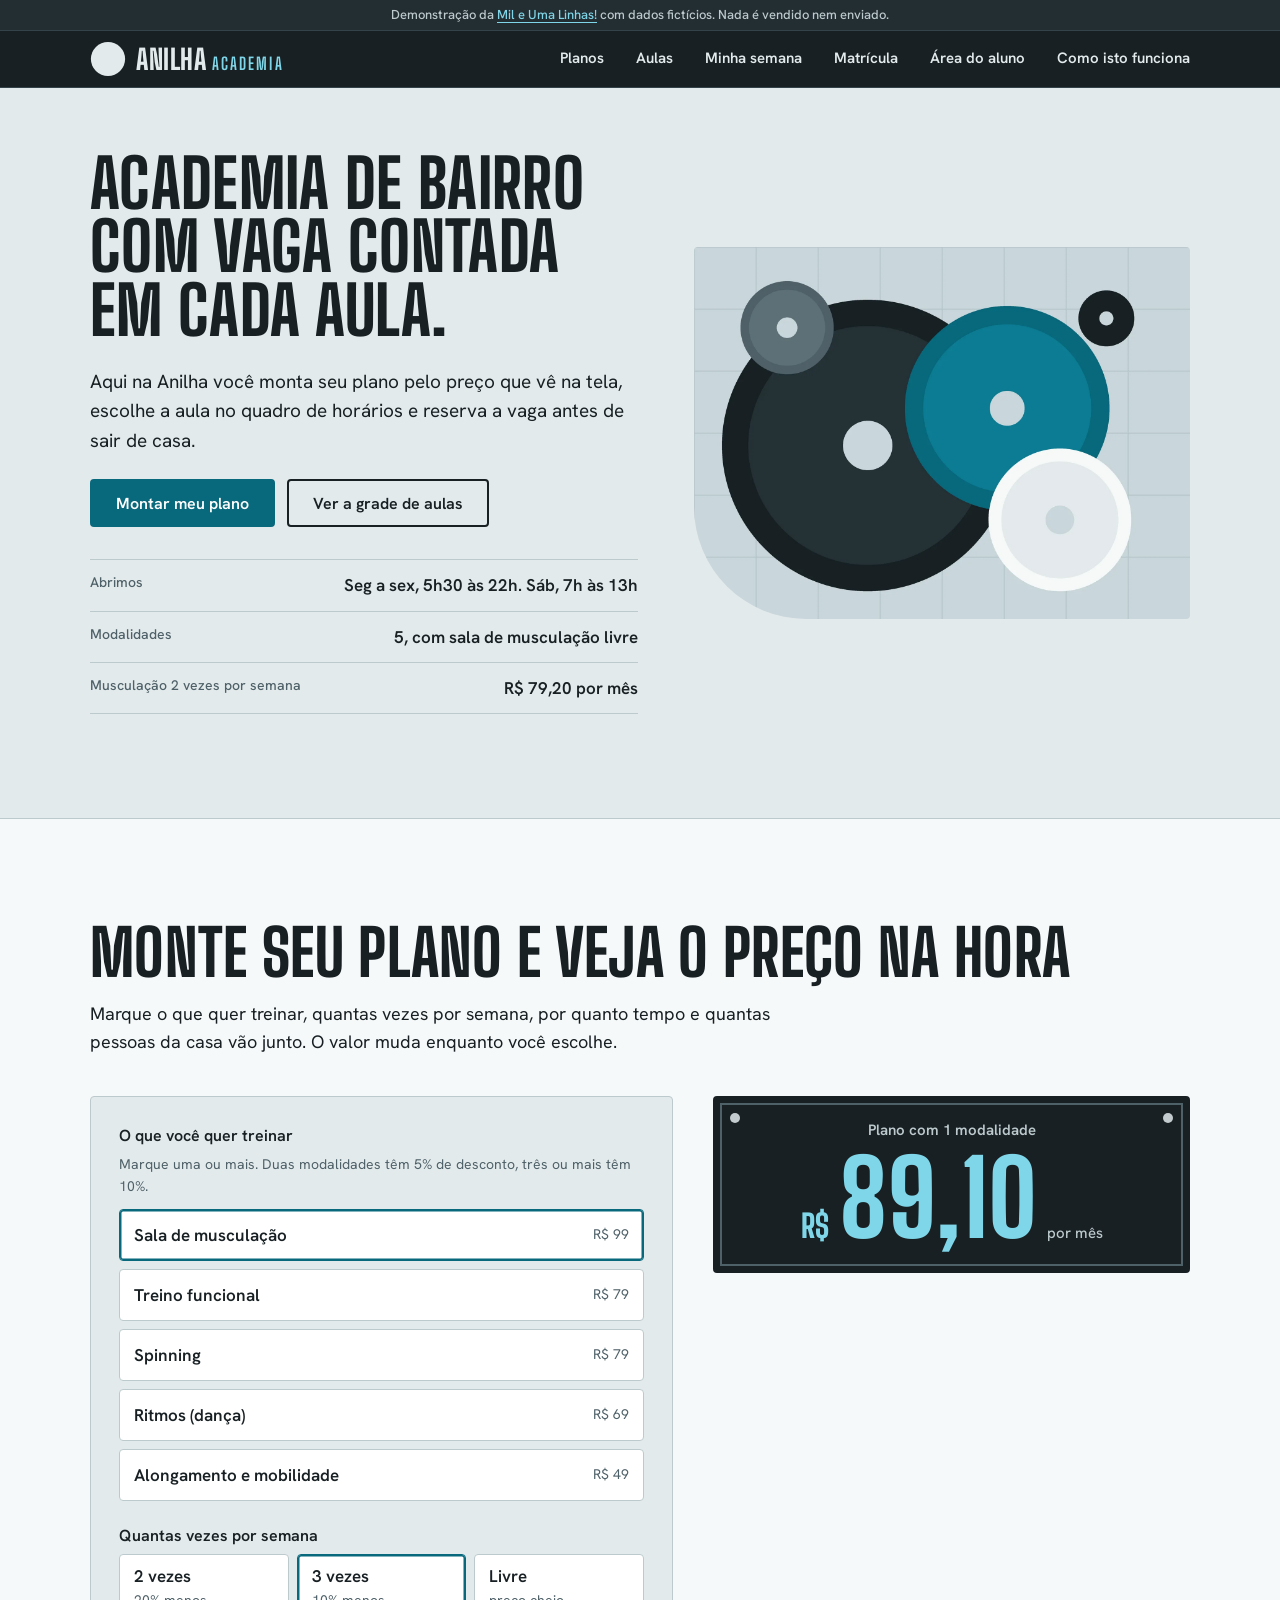
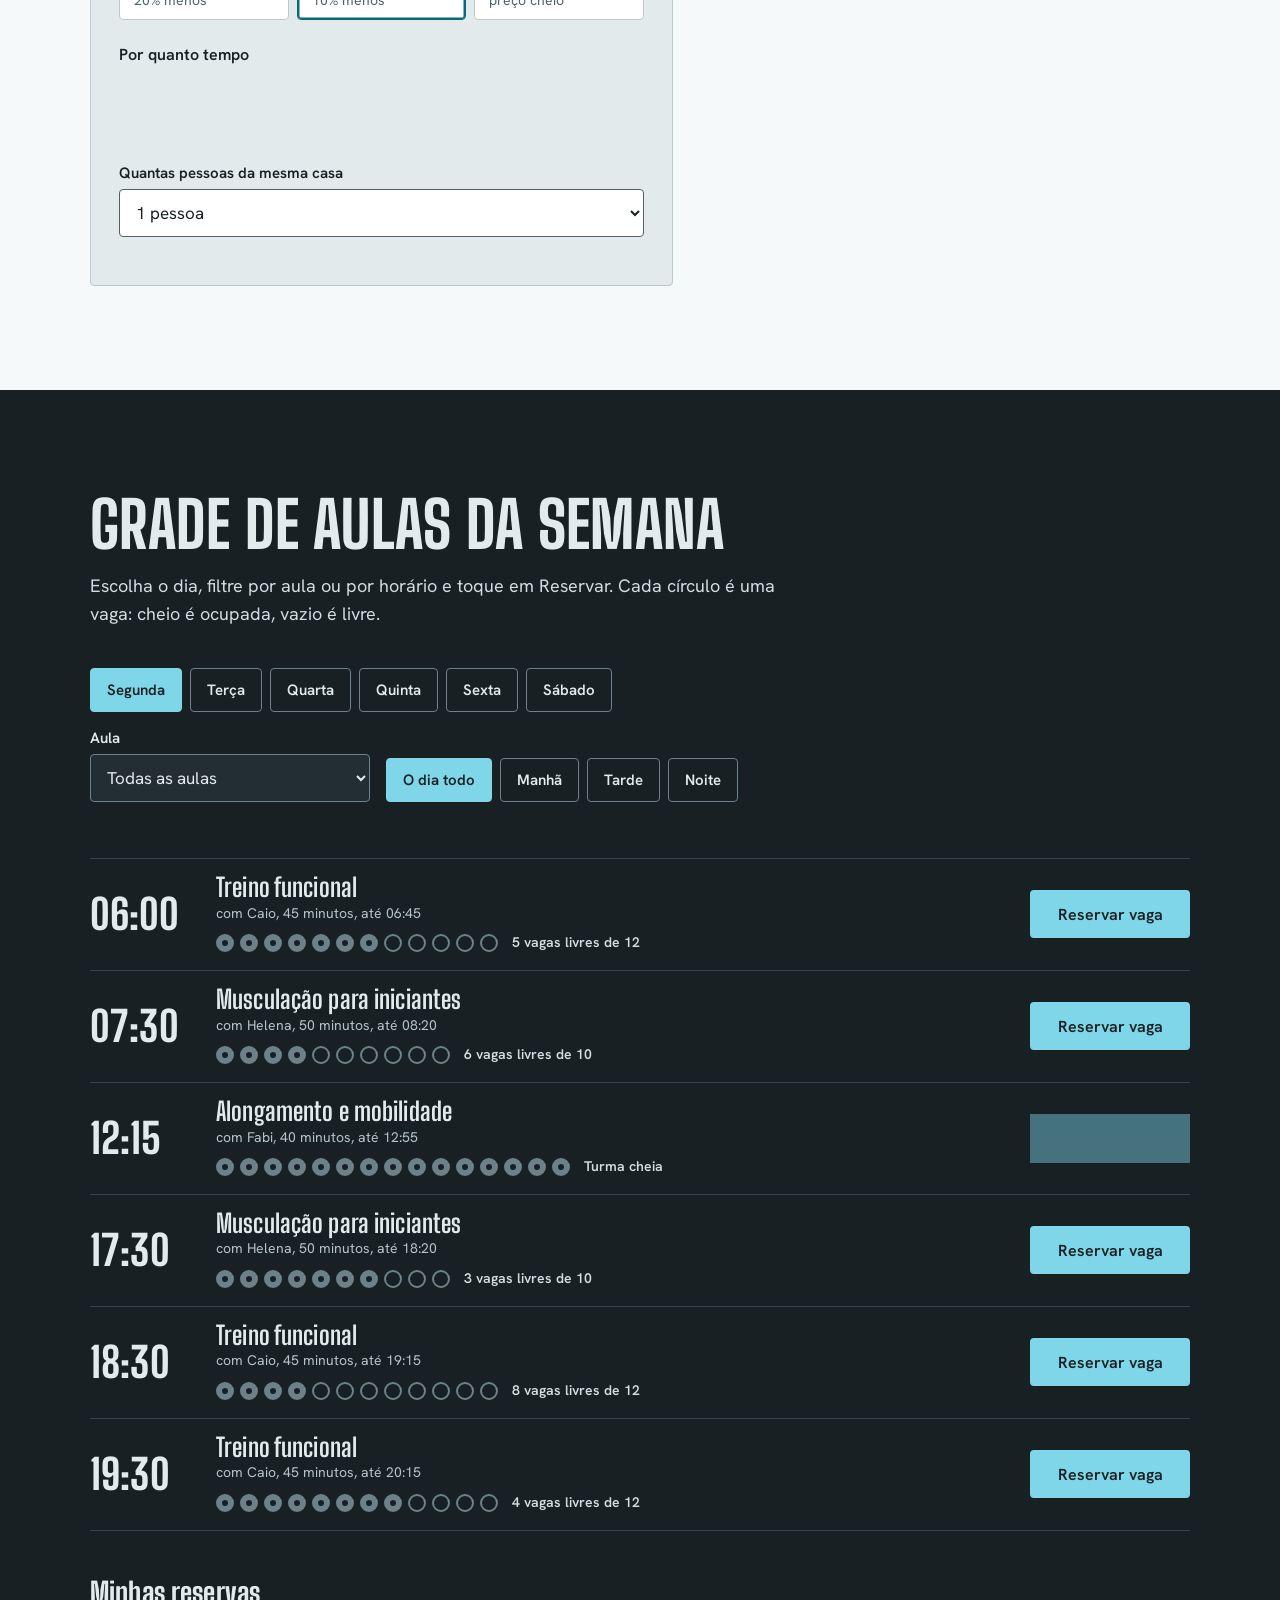
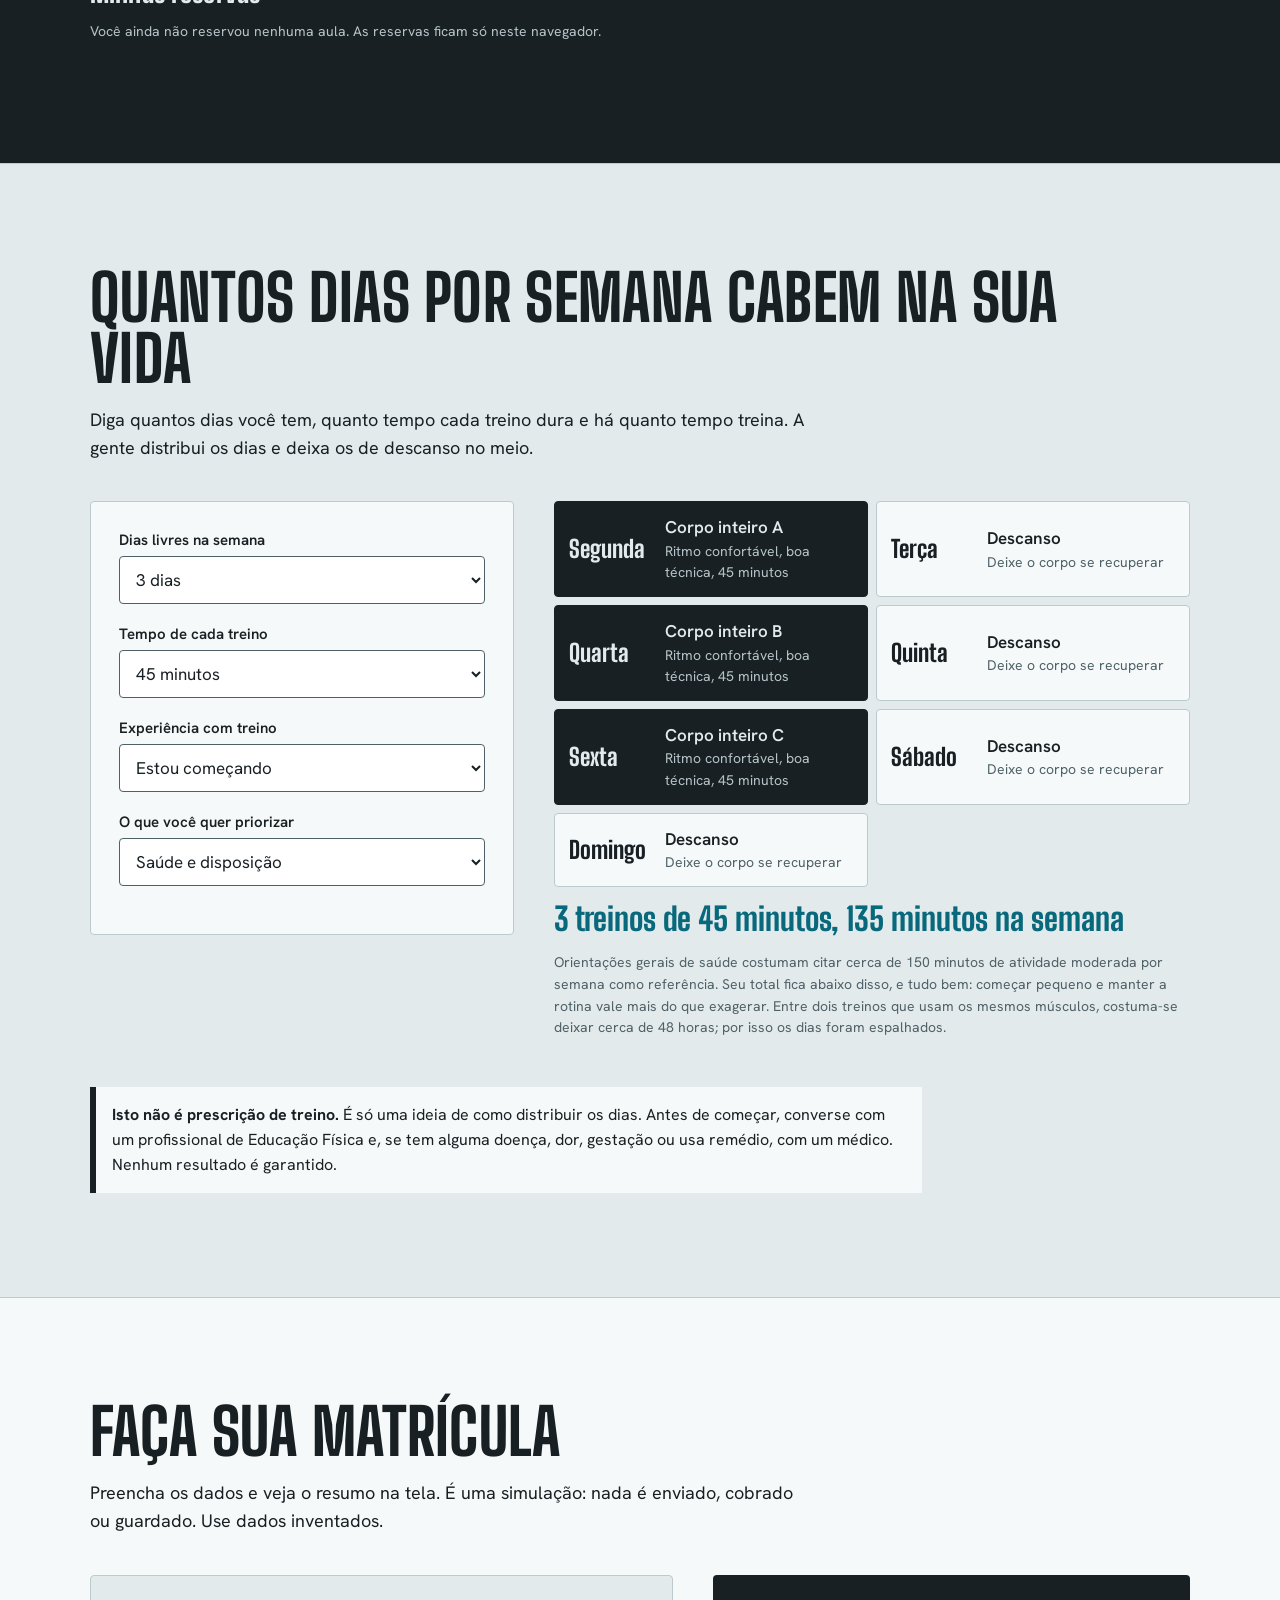
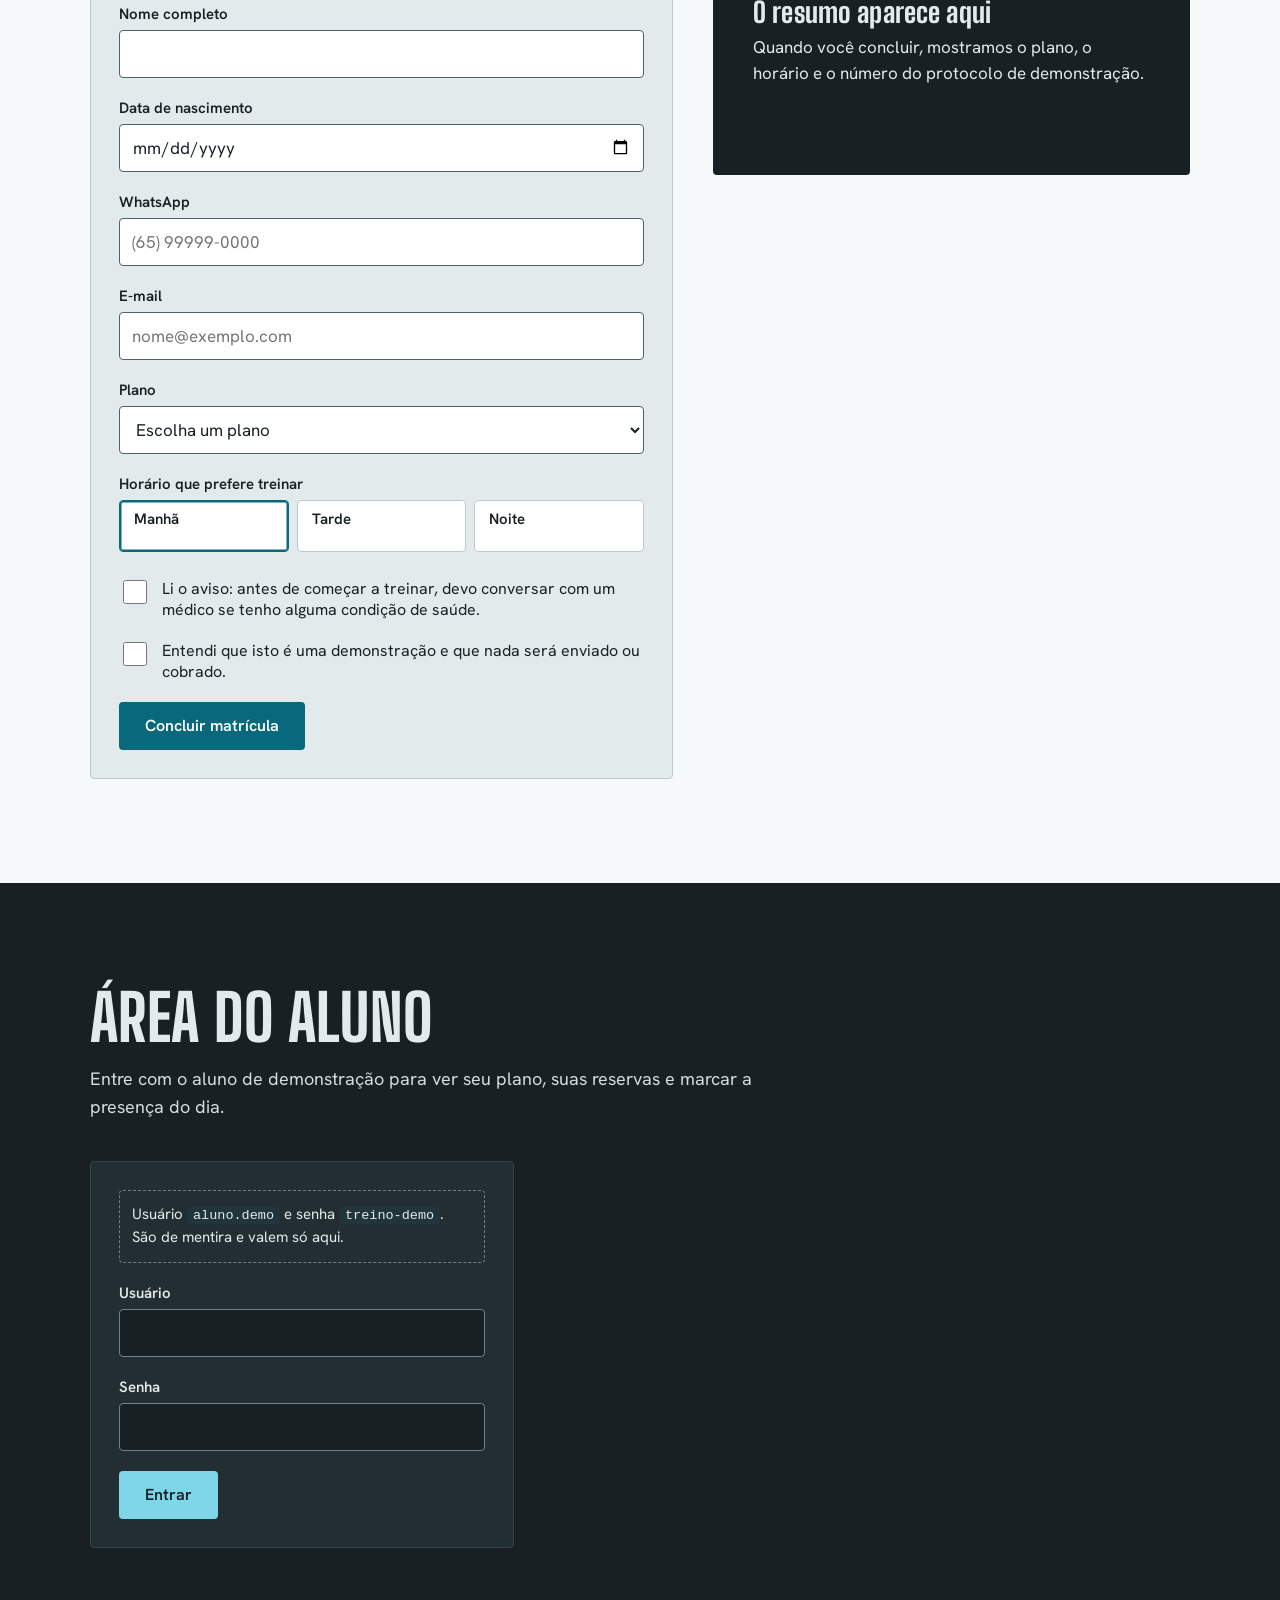
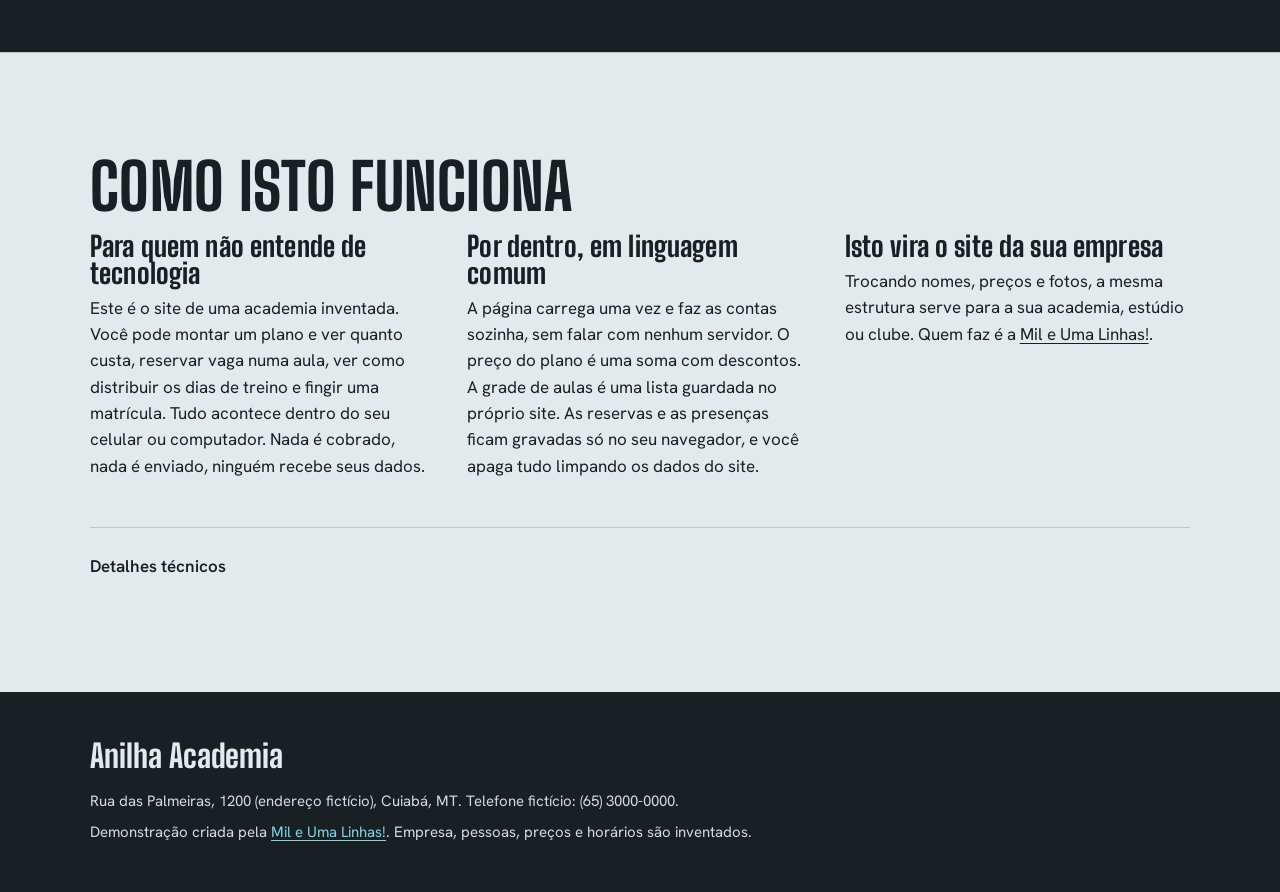
==== index.html @ 89e70a1c "Cria o site de demonstração Anilha Academia Site estático de uma academia de bairro fictícia em Cuia" ====
<!DOCTYPE html>
<html lang="pt-BR">
<head>
  <meta charset="utf-8">
  <meta name="viewport" content="width=device-width, initial-scale=1">
  <meta http-equiv="Content-Security-Policy" content="default-src 'self'; script-src 'self'; style-src 'self'; img-src 'self' data:; font-src 'self'; connect-src 'none'; object-src 'none'; base-uri 'none'; form-action 'none'">
  <title>Anilha Academia | Musculação e treino funcional em Cuiabá</title>
  <meta name="description" content="Site de demonstração de uma academia de bairro fictícia: monte seu plano, reserve vaga na aula, calcule sua semana de treino e simule a matrícula. Feito pela Mil e Uma Linhas!.">
  <meta name="theme-color" content="#182024">
  <link rel="canonical" href="https://toshiro01001.github.io/academia/">
  <link rel="icon" href="favicon.svg" type="image/svg+xml">
  <link rel="preload" href="fonts/big-shoulders-display-latin-wght-normal.woff2" as="font" type="font/woff2" crossorigin>
  <link rel="preload" href="fonts/hanken-grotesk-latin-wght-normal.woff2" as="font" type="font/woff2" crossorigin>
  <link rel="stylesheet" href="css/estilo.css">
  <script src="js/app.js" defer></script>
</head>
<body>

<a class="pular" href="#plano">Pular para o simulador de plano</a>

<div class="cabecalho">
  <p class="faixa-demo" role="note">
    Demonstração da <a href="https://mileumalinhas.com.br" rel="noopener">Mil e Uma Linhas!</a> com dados fictícios. Nada é vendido nem enviado.
  </p>
  <header class="topo">
    <div class="grade topo-conteudo">
      <a class="marca" href="#inicio" aria-label="Anilha Academia, início da página">
        <svg class="marca-anilha" viewBox="0 0 40 40" width="36" height="36" aria-hidden="true" focusable="false"><circle cx="20" cy="20" r="19" fill="currentColor"/><circle cx="20" cy="20" r="13" fill="none" stroke="var(--azulejo)" stroke-width="1.5"/><circle cx="20" cy="20" r="5" fill="var(--azulejo)"/></svg>
        <span class="marca-nome">Anilha<span class="marca-sub"> academia</span></span>
      </a>
      <button class="menu-botao" id="menu-botao" type="button" aria-expanded="false" aria-controls="menu">Menu</button>
      <nav class="menu" id="menu" aria-label="Seções da página">
        <a href="#plano">Planos</a>
        <a href="#aulas">Aulas</a>
        <a href="#semana">Minha semana</a>
        <a href="#matricula">Matrícula</a>
        <a href="#aluno">Área do aluno</a>
        <a href="#como-funciona">Como isto funciona</a>
      </nav>
    </div>
  </header>
</div>

<main id="conteudo">

<section class="abertura" id="inicio" aria-labelledby="titulo-abertura">
  <div class="grade abertura-grade">
    <div class="abertura-texto">
      <h1 id="titulo-abertura"><span class="linha">Academia de bairro</span> <span class="linha">com vaga contada</span> <span class="linha">em cada aula.</span></h1>
      <p class="abertura-frase">Aqui na Anilha você monta seu plano pelo preço que vê na tela, escolhe a aula no quadro de horários e reserva a vaga antes de sair de casa.</p>
      <div class="acoes">
        <a class="botao botao-principal" href="#plano">Montar meu plano</a>
        <a class="botao botao-contorno" href="#aulas">Ver a grade de aulas</a>
      </div>
      <dl class="fatos">
        <div><dt>Abrimos</dt><dd>Seg a sex, 5h30 às 22h. Sáb, 7h às 13h</dd></div>
        <div><dt>Modalidades</dt><dd>5, com sala de musculação livre</dd></div>
        <div><dt>Musculação 2 vezes por semana</dt><dd>R$ 79,20 por mês</dd></div>
      </dl>
    </div>
    <figure class="hero-moldura">
      <img class="hero-foto" src="img/hero.webp" width="1600" height="1200" alt="Composição de anilhas de ferro de tamanhos diferentes sobre o piso azulado de uma academia, em tons de cinza, preto e turquesa." fetchpriority="high">
    </figure>
  </div>
</section>

<section class="secao claro" id="plano" aria-labelledby="titulo-plano">
  <div class="grade">
    <h2 class="titulo-secao" id="titulo-plano">Monte seu plano e veja o preço na hora</h2>
    <p class="intro-secao">Marque o que quer treinar, quantas vezes por semana, por quanto tempo e quantas pessoas da casa vão junto. O valor muda enquanto você escolhe.</p>

    <div class="plano-layout">
      <form class="painel" id="form-plano" novalidate>
        <fieldset>
          <legend>O que você quer treinar</legend>
          <p class="dica" id="dica-modalidades">Marque uma ou mais. Duas modalidades têm 5% de desconto, três ou mais têm 10%.</p>
          <div class="opcoes" role="group" aria-describedby="dica-modalidades">
            <label class="opcao"><input type="checkbox" name="mod" value="musculacao" data-preco="9900" checked><span class="opcao-nome">Sala de musculação</span><span class="opcao-preco">R$ 99</span></label>
            <label class="opcao"><input type="checkbox" name="mod" value="funcional" data-preco="7900"><span class="opcao-nome">Treino funcional</span><span class="opcao-preco">R$ 79</span></label>
            <label class="opcao"><input type="checkbox" name="mod" value="spinning" data-preco="7900"><span class="opcao-nome">Spinning</span><span class="opcao-preco">R$ 79</span></label>
            <label class="opcao"><input type="checkbox" name="mod" value="ritmos" data-preco="6900"><span class="opcao-nome">Ritmos (dança)</span><span class="opcao-preco">R$ 69</span></label>
            <label class="opcao"><input type="checkbox" name="mod" value="mobilidade" data-preco="4900"><span class="opcao-nome">Alongamento e mobilidade</span><span class="opcao-preco">R$ 49</span></label>
          </div>
          <p class="erro-campo" id="erro-mod" role="alert" hidden>Marque pelo menos uma modalidade.</p>
        </fieldset>

        <fieldset>
          <legend>Quantas vezes por semana</legend>
          <div class="opcoes opcoes-linha">
            <label class="opcao"><input type="radio" name="freq" value="80"><span class="opcao-nome">2 vezes</span><span class="opcao-preco">20% menos</span></label>
            <label class="opcao"><input type="radio" name="freq" value="90" checked><span class="opcao-nome">3 vezes</span><span class="opcao-preco">10% menos</span></label>
            <label class="opcao"><input type="radio" name="freq" value="100"><span class="opcao-nome">Livre</span><span class="opcao-preco">preço cheio</span></label>
          </div>
        </fieldset>

        <fieldset>
          <legend>Por quanto tempo</legend>
          <div class="opcoes opcoes-linha">
            <label class="opcao"><input type="radio" name="periodo" value="1" checked><span class="opcao-nome">Mensal</span><span class="opcao-preco">sem desconto</span></label>
            <label class="opcao"><input type="radio" name="periodo" value="3"><span class="opcao-nome">3 meses</span><span class="opcao-preco">5% menos</span></label>
            <label class="opcao"><input type="radio" name="periodo" value="6"><span class="opcao-nome">6 meses</span><span class="opcao-preco">10% menos</span></label>
            <label class="opcao"><input type="radio" name="periodo" value="12"><span class="opcao-nome">12 meses</span><span class="opcao-preco">15% menos</span></label>
          </div>
        </fieldset>

        <div class="campo campo-curto">
          <label for="pessoas">Quantas pessoas da mesma casa</label>
          <select id="pessoas" name="pessoas">
            <option value="1">1 pessoa</option>
            <option value="2">2 pessoas (a segunda paga 85%)</option>
            <option value="3">3 pessoas (a terceira paga 80%)</option>
            <option value="4">4 pessoas (a quarta paga 75%)</option>
          </select>
        </div>
      </form>

      <div class="placa-bloco" aria-live="polite" aria-atomic="true">
        <div class="placa" id="placa-plano">
          <p class="placa-rotulo" id="pl-titulo">Plano com 1 modalidade</p>
          <p class="placa-valor"><span class="moeda">R$</span><span id="pl-mensal">0</span><span class="por-mes">por mês</span></p>
        </div>
        <dl class="resumo" id="resumo-plano">
          <div><dt>Por pessoa</dt><dd id="pl-pessoa">-</dd></div>
          <div><dt>Pessoas</dt><dd id="pl-pessoas">-</dd></div>
          <div><dt>Taxa de matrícula</dt><dd id="pl-taxa">-</dd></div>
          <div class="resumo-total"><dt id="pl-total-rotulo">Total no período</dt><dd id="pl-total">-</dd></div>
          <div><dt>Você economiza</dt><dd id="pl-economia">-</dd></div>
        </dl>
        <p class="nota" id="pl-nota"></p>
        <button class="botao botao-principal" type="button" id="usar-plano">Usar este plano na matrícula</button>
      </div>
    </div>
  </div>
</section>

<section class="secao escuro" id="aulas" aria-labelledby="titulo-aulas">
  <div class="grade">
    <h2 class="titulo-secao" id="titulo-aulas">Grade de aulas da semana</h2>
    <p class="intro-secao">Escolha o dia, filtre por aula ou por horário e toque em Reservar. Cada círculo é uma vaga: cheio é ocupada, vazio é livre.</p>

    <div class="filtros">
      <div class="filtro" role="group" aria-label="Dia da semana" id="filtro-dia"></div>
      <div class="filtros-linha">
        <div class="campo">
          <label for="filtro-mod">Aula</label>
          <select id="filtro-mod">
            <option value="todas">Todas as aulas</option>
            <option value="musculacao">Musculação para iniciantes</option>
            <option value="funcional">Treino funcional</option>
            <option value="spinning">Spinning</option>
            <option value="ritmos">Ritmos (dança)</option>
            <option value="mobilidade">Alongamento e mobilidade</option>
          </select>
        </div>
        <div class="filtro" role="group" aria-label="Período do dia" id="filtro-hora">
          <button type="button" class="chip" data-hora="todas" aria-pressed="true">O dia todo</button>
          <button type="button" class="chip" data-hora="manha" aria-pressed="false">Manhã</button>
          <button type="button" class="chip" data-hora="tarde" aria-pressed="false">Tarde</button>
          <button type="button" class="chip" data-hora="noite" aria-pressed="false">Noite</button>
        </div>
      </div>
    </div>

    <p class="aviso-vivo" id="aviso-aulas" role="status" aria-live="polite"></p>
    <ul class="lista-aulas" id="lista-aulas" aria-label="Aulas do dia escolhido"></ul>

    <div class="minhas" id="minhas-reservas">
      <h3>Minhas reservas</h3>
      <ul class="lista-reservas" id="lista-reservas"></ul>
      <p class="nota" id="sem-reservas">Você ainda não reservou nenhuma aula. As reservas ficam só neste navegador.</p>
    </div>
  </div>
</section>

<section class="secao" id="semana" aria-labelledby="titulo-semana">
  <div class="grade">
    <h2 class="titulo-secao" id="titulo-semana">Quantos dias por semana cabem na sua vida</h2>
    <p class="intro-secao">Diga quantos dias você tem, quanto tempo cada treino dura e há quanto tempo treina. A gente distribui os dias e deixa os de descanso no meio.</p>

    <div class="semana-layout">
      <form class="painel" id="form-semana" novalidate>
        <div class="campo">
          <label for="s-dias">Dias livres na semana</label>
          <select id="s-dias" name="dias">
            <option value="1">1 dia</option>
            <option value="2">2 dias</option>
            <option value="3" selected>3 dias</option>
            <option value="4">4 dias</option>
            <option value="5">5 dias</option>
            <option value="6">6 dias</option>
            <option value="7">7 dias</option>
          </select>
        </div>
        <div class="campo">
          <label for="s-min">Tempo de cada treino</label>
          <select id="s-min" name="min">
            <option value="30">30 minutos</option>
            <option value="45" selected>45 minutos</option>
            <option value="60">60 minutos</option>
            <option value="90">90 minutos</option>
          </select>
        </div>
        <div class="campo">
          <label for="s-exp">Experiência com treino</label>
          <select id="s-exp" name="exp">
            <option value="0" selected>Estou começando</option>
            <option value="1">Treino há alguns meses</option>
            <option value="2">Treino há mais de 2 anos</option>
          </select>
        </div>
        <div class="campo">
          <label for="s-obj">O que você quer priorizar</label>
          <select id="s-obj" name="obj">
            <option value="saude" selected>Saúde e disposição</option>
            <option value="forca">Ganhar força</option>
            <option value="folego">Ganhar fôlego</option>
          </select>
        </div>
      </form>

      <div class="semana-resultado" aria-live="polite" aria-atomic="true">
        <ol class="dias-semana" id="dias-semana" aria-label="Sua semana, de segunda a domingo"></ol>
        <p class="semana-total" id="semana-total"></p>
        <p class="nota" id="semana-explica"></p>
        <p class="nota" id="semana-ajuste" hidden></p>
      </div>
    </div>

    <p class="aviso-saude" role="note"><strong>Isto não é prescrição de treino.</strong> É só uma ideia de como distribuir os dias. Antes de começar, converse com um profissional de Educação Física e, se tem alguma doença, dor, gestação ou usa remédio, com um médico. Nenhum resultado é garantido.</p>
  </div>
</section>

<section class="secao claro" id="matricula" aria-labelledby="titulo-matricula">
  <div class="grade">
    <h2 class="titulo-secao" id="titulo-matricula">Faça sua matrícula</h2>
    <p class="intro-secao">Preencha os dados e veja o resumo na tela. É uma simulação: nada é enviado, cobrado ou guardado. Use dados inventados.</p>

    <div class="matricula-layout">
      <form class="painel" id="form-matricula" novalidate>
        <div class="campo">
          <label for="m-nome">Nome completo</label>
          <input id="m-nome" name="nome" type="text" autocomplete="off" maxlength="80" aria-describedby="e-nome">
          <p class="erro-campo" id="e-nome" hidden></p>
        </div>
        <div class="campo">
          <label for="m-nasc">Data de nascimento</label>
          <input id="m-nasc" name="nasc" type="date" aria-describedby="e-nasc">
          <p class="erro-campo" id="e-nasc" hidden></p>
        </div>
        <div class="campo" id="campo-resp" hidden>
          <label for="m-resp">Nome do responsável (menor de 18 anos)</label>
          <input id="m-resp" name="resp" type="text" autocomplete="off" maxlength="80" aria-describedby="e-resp">
          <p class="erro-campo" id="e-resp" hidden></p>
        </div>
        <div class="campo">
          <label for="m-zap">WhatsApp</label>
          <input id="m-zap" name="zap" type="tel" inputmode="numeric" autocomplete="off" placeholder="(65) 99999-0000" maxlength="15" aria-describedby="e-zap">
          <p class="erro-campo" id="e-zap" hidden></p>
        </div>
        <div class="campo">
          <label for="m-email">E-mail</label>
          <input id="m-email" name="email" type="email" autocomplete="off" maxlength="80" placeholder="nome@exemplo.com" aria-describedby="e-email">
          <p class="erro-campo" id="e-email" hidden></p>
        </div>
        <div class="campo">
          <label for="m-plano">Plano</label>
          <select id="m-plano" name="plano">
            <option value="">Escolha um plano</option>
            <option value="basico">Plano básico</option>
            <option value="combo">Plano combinado</option>
          </select>
          <p class="erro-campo" id="e-plano" hidden></p>
        </div>
        <fieldset class="campo">
          <legend>Horário que prefere treinar</legend>
          <div class="opcoes opcoes-linha">
            <label class="opcao"><input type="radio" name="turno" value="de manhã" checked><span class="opcao-nome">Manhã</span></label>
            <label class="opcao"><input type="radio" name="turno" value="à tarde"><span class="opcao-nome">Tarde</span></label>
            <label class="opcao"><input type="radio" name="turno" value="à noite"><span class="opcao-nome">Noite</span></label>
          </div>
        </fieldset>
        <div class="campo campo-check">
          <label class="check"><input type="checkbox" id="m-saude" name="saude" aria-describedby="e-saude"><span>Li o aviso: antes de começar a treinar, devo conversar com um médico se tenho alguma condição de saúde.</span></label>
          <p class="erro-campo" id="e-saude" hidden></p>
        </div>
        <div class="campo campo-check">
          <label class="check"><input type="checkbox" id="m-termos" name="termos" aria-describedby="e-termos"><span>Entendi que isto é uma demonstração e que nada será enviado ou cobrado.</span></label>
          <p class="erro-campo" id="e-termos" hidden></p>
        </div>
        <button class="botao botao-principal" type="submit">Concluir matrícula</button>
        <p class="erro-campo" id="e-geral" role="alert" hidden></p>
      </form>

      <div class="matricula-resumo" id="matricula-resumo" aria-live="polite" tabindex="-1">
        <div class="vazio" id="matricula-vazio">
          <h3>O resumo aparece aqui</h3>
          <p>Quando você concluir, mostramos o plano, o horário e o número do protocolo de demonstração.</p>
        </div>
        <div class="comprovante" id="comprovante" hidden>
          <h3>Matrícula recebida (de mentira)</h3>
          <dl class="resumo" id="comprovante-lista"></dl>
          <p class="nota">Protocolo de demonstração. Não vale como contrato, recibo ou cobrança.</p>
          <button class="botao botao-contorno botao-escuro-texto" type="button" id="nova-matricula">Fazer outra matrícula</button>
        </div>
      </div>
    </div>
  </div>
</section>

<section class="secao escuro" id="aluno" aria-labelledby="titulo-aluno">
  <div class="grade">
    <h2 class="titulo-secao" id="titulo-aluno">Área do aluno</h2>
    <p class="intro-secao">Entre com o aluno de demonstração para ver seu plano, suas reservas e marcar a presença do dia.</p>

    <div class="aluno-layout">
      <form class="painel painel-escuro" id="form-login" novalidate>
        <p class="credenciais">Usuário <code>aluno.demo</code> e senha <code>treino-demo</code>. São de mentira e valem só aqui.</p>
        <div class="campo">
          <label for="l-user">Usuário</label>
          <input id="l-user" type="text" autocomplete="off" autocapitalize="none" spellcheck="false">
        </div>
        <div class="campo">
          <label for="l-senha">Senha</label>
          <input id="l-senha" type="password" autocomplete="off">
        </div>
        <button class="botao botao-principal" type="submit">Entrar</button>
        <p class="erro-campo" id="e-login" role="alert" hidden></p>
      </form>

      <div class="painel-aluno" id="painel-aluno" hidden>
        <div class="aluno-topo">
          <h3 id="aluno-ola">Olá, Aluno Demo</h3>
          <button class="botao botao-contorno" type="button" id="sair">Sair</button>
        </div>
        <dl class="resumo" id="aluno-plano"></dl>
        <h4>Presenças desta semana</h4>
        <ol class="presencas" id="presencas" aria-label="Presenças de segunda a domingo"></ol>
        <p class="aviso-vivo" id="aviso-presenca" role="status" aria-live="polite"></p>
        <button class="botao botao-principal" type="button" id="checkin">Marcar presença de hoje</button>
        <h4>Aulas reservadas</h4>
        <ul class="lista-reservas" id="aluno-reservas"></ul>
      </div>
    </div>
  </div>
</section>

<section class="secao" id="como-funciona" aria-labelledby="titulo-como">
  <div class="grade">
    <h2 class="titulo-secao" id="titulo-como">Como isto funciona</h2>
    <div class="como-colunas">
      <div>
        <h3>Para quem não entende de tecnologia</h3>
        <p>Este é o site de uma academia inventada. Você pode montar um plano e ver quanto custa, reservar vaga numa aula, ver como distribuir os dias de treino e fingir uma matrícula. Tudo acontece dentro do seu celular ou computador. Nada é cobrado, nada é enviado, ninguém recebe seus dados.</p>
      </div>
      <div>
        <h3>Por dentro, em linguagem comum</h3>
        <p>A página carrega uma vez e faz as contas sozinha, sem falar com nenhum servidor. O preço do plano é uma soma com descontos. A grade de aulas é uma lista guardada no próprio site. As reservas e as presenças ficam gravadas só no seu navegador, e você apaga tudo limpando os dados do site.</p>
      </div>
      <div>
        <h3>Isto vira o site da sua empresa</h3>
        <p>Trocando nomes, preços e fotos, a mesma estrutura serve para a sua academia, estúdio ou clube. Quem faz é a <a href="https://mileumalinhas.com.br" rel="noopener">Mil e Uma Linhas!</a>.</p>
      </div>
    </div>
    <details class="detalhes">
      <summary>Detalhes técnicos</summary>
      <ul>
        <li>HTML, CSS e JavaScript puros, sem framework, sem CDN, sem analytics. Um arquivo de script (<code>js/app.js</code>) e um de estilo (<code>css/estilo.css</code>).</li>
        <li>Política de segurança de conteúdo restritiva: <code>default-src 'self'</code>, sem script nem estilo inline, <code>connect-src 'none'</code> e <code>form-action 'none'</code>.</li>
        <li>Fontes Big Shoulders Display e Hanken Grotesk, variáveis, em woff2 locais (licença OFL).</li>
        <li>Preço calculado em centavos inteiros para não ter erro de arredondamento. Grade de aulas gerada de uma tabela de modalidades, dias, horas e capacidade; a lotação de cada turma vem de um cálculo fixo, não de sorteio.</li>
        <li><code>localStorage</code> guarda apenas as reservas (<code>anilha.reservas</code>), as presenças (<code>anilha.presencas</code>) e o resumo do plano escolhido (<code>anilha.plano</code>). Os dados da matrícula não são guardados.</li>
        <li>Respeita <code>prefers-reduced-motion</code>. Testado com Playwright em 1280x900, iPhone 13 e 320px.</li>
      </ul>
    </details>
  </div>
</section>

</main>

<footer class="rodape">
  <div class="grade rodape-grade">
    <p class="rodape-marca">Anilha Academia</p>
    <p>Rua das Palmeiras, 1200 (endereço fictício), Cuiabá, MT. Telefone fictício: (65) 3000-0000.</p>
    <p>Demonstração criada pela <a href="https://mileumalinhas.com.br" rel="noopener">Mil e Uma Linhas!</a>. Empresa, pessoas, preços e horários são inventados.</p>
  </div>
</footer>

</body>
</html>
---- css/estilo.css ----
/* Anilha Academia: estilos. Paleta e tipografia em docs/identidade.md */

@font-face {
  font-family: "Big Shoulders Display";
  src: url("../fonts/big-shoulders-display-latin-wght-normal.woff2") format("woff2");
  font-weight: 100 900;
  font-display: swap;
}
@font-face {
  font-family: "Hanken Grotesk";
  src: url("../fonts/hanken-grotesk-latin-wght-normal.woff2") format("woff2");
  font-weight: 100 900;
  font-display: swap;
}

:root {
  --azulejo: #E3EAEC;
  --rejunte-claro: #F6F9F9;
  --borracha: #182024;
  --borracha-2: #232E33;
  --anilha: #4F6168;
  --rejunte: #BCC9CD;
  --turquesa: #08687C;
  --turquesa-claro: #7FD6E8;
  --erro: #9B2C1F;
  --erro-claro: #FFB4A8;
  --titulo: "Big Shoulders Display", "Arial Narrow", Impact, sans-serif;
  --texto: "Hanken Grotesk", system-ui, -apple-system, "Segoe UI", Roboto, sans-serif;
  --calha: 16px;
  --alt-cabecalho: 108px;
}

*, *::before, *::after { box-sizing: border-box; }
html { scroll-behavior: smooth; scroll-padding-top: calc(var(--alt-cabecalho) + 8px); -webkit-text-size-adjust: 100%; }
body {
  margin: 0;
  background: var(--azulejo);
  color: var(--borracha);
  font-family: var(--texto);
  font-size: 17px;
  line-height: 1.55;
  font-weight: 400;
  overflow-x: hidden;
}
img { max-width: 100%; display: block; }
h1, h2, h3, h4 { font-family: var(--titulo); font-weight: 800; line-height: 0.95; margin: 0; letter-spacing: 0.005em; }
p { margin: 0 0 16px; }
a { color: inherit; text-decoration-thickness: 1px; text-underline-offset: 3px; }
code { font-family: ui-monospace, "SFMT-Mono", Menlo, Consolas, monospace; font-size: 0.9em; background: rgba(8, 104, 124, 0.12); padding: 1px 6px; border-radius: 4px; }

:focus-visible { outline: 3px solid var(--turquesa); outline-offset: 3px; border-radius: 4px; }
.escuro :focus-visible, .rodape :focus-visible, .cabecalho :focus-visible { outline-color: var(--turquesa-claro); }

.pular { position: absolute; left: 8px; top: -80px; background: var(--rejunte-claro); color: var(--borracha); padding: 12px 16px; z-index: 50; border-radius: 4px; }
.pular:focus { top: 8px; }

.grade { max-width: 1180px; margin: 0 auto; padding: 0 var(--calha); }

/* Cabeçalho */
.cabecalho { position: sticky; top: 0; z-index: 30; background: var(--borracha); color: var(--azulejo); }
.faixa-demo { margin: 0; background: var(--borracha-2); color: var(--rejunte); font-size: 13px; line-height: 1.35; font-weight: 500; padding: 6px var(--calha); text-align: center; border-bottom: 1px solid #34434a; }
.faixa-demo a { color: var(--turquesa-claro); }
.topo { border-bottom: 1px solid #34434a; }
.topo-conteudo { display: flex; align-items: center; justify-content: space-between; min-height: 56px; position: relative; gap: 16px; }
.marca { display: inline-flex; align-items: center; gap: 10px; text-decoration: none; color: var(--azulejo); padding: 4px 0; }
.marca-anilha { flex: none; color: var(--azulejo); }
.marca-nome { font-family: var(--titulo); font-weight: 800; font-size: 28px; line-height: 1; letter-spacing: 0.02em; text-transform: uppercase; }
.marca-sub { font-weight: 700; color: var(--turquesa-claro); font-size: 0.6em; letter-spacing: 0.12em; }
.menu-botao { min-height: 44px; min-width: 44px; padding: 0 16px; background: transparent; color: var(--azulejo); border: 1px solid #4a5b62; border-radius: 4px; font: 600 15px var(--texto); cursor: pointer; }
.menu { display: none; position: absolute; top: 100%; left: 0; right: 0; background: var(--borracha); border-top: 1px solid #34434a; padding: 8px var(--calha) 16px; flex-direction: column; }
.menu.aberto { display: flex; }
.menu a { color: var(--azulejo); text-decoration: none; font-weight: 600; font-size: 16px; padding: 12px 0; border-bottom: 1px solid #2b3a40; }
.menu a:hover { color: var(--turquesa-claro); }

/* Abertura */
.abertura { padding: 32px 0 56px; background: var(--azulejo); }
.abertura-grade { display: grid; gap: 32px; align-items: center; }
h1 { font-size: clamp(2.2rem, 11.5vw, 4.2rem); text-transform: uppercase; margin-bottom: 24px; }
h1 .linha { display: block; }
.abertura-frase { font-size: 19px; max-width: 34em; color: var(--borracha); }
.acoes { display: flex; flex-wrap: wrap; gap: 12px; margin: 24px 0 32px; }
.fatos { display: grid; gap: 0; margin: 0; border-top: 1px solid var(--rejunte); }
.fatos > div { display: flex; flex-wrap: wrap; justify-content: space-between; gap: 4px 16px; padding: 12px 0; border-bottom: 1px solid var(--rejunte); }
.fatos dt { color: var(--anilha); font-size: 14px; font-weight: 500; }
.fatos dd { margin: 0; font-weight: 600; }
.hero-moldura { margin: 0; aspect-ratio: 4 / 3; overflow: hidden; border-radius: 4px 4px 4px 64px; background: var(--rejunte); }
.hero-foto { width: 100%; height: 100%; object-fit: cover; }

.botao { display: inline-flex; align-items: center; justify-content: center; min-height: 48px; padding: 0 24px; border-radius: 4px; border: 2px solid transparent; font: 600 16px var(--texto); text-decoration: none; cursor: pointer; text-align: center; transition: background-color .15s, color .15s, border-color .15s; }
.botao-principal { background: var(--turquesa); color: #fff; border-color: var(--turquesa); }
.botao-principal:hover { background: #065366; border-color: #065366; }
.botao-contorno { background: transparent; color: var(--borracha); border-color: var(--borracha); }
.botao-contorno:hover { background: var(--borracha); color: var(--azulejo); }
.escuro .botao-contorno { color: var(--azulejo); border-color: var(--azulejo); }
.escuro .botao-contorno:hover { background: var(--azulejo); color: var(--borracha); }
.escuro .botao-principal { background: var(--turquesa-claro); border-color: var(--turquesa-claro); color: var(--borracha); }
.escuro .botao-principal:hover { background: #a3e4f1; border-color: #a3e4f1; }
.botao[disabled] { opacity: .45; cursor: not-allowed; }

/* Seções */
.secao { padding: 56px 0; border-top: 1px solid var(--rejunte); }
.secao.claro { background: var(--rejunte-claro); }
.secao.escuro { background: var(--borracha); color: var(--azulejo); border-top-color: var(--borracha); }
.titulo-secao { font-size: clamp(2.6rem, 9vw, 4rem); text-transform: uppercase; margin-bottom: 16px; max-width: 16em; }
.intro-secao { max-width: 40em; margin-bottom: 40px; font-size: 18px; }
.escuro .intro-secao { color: #d3dde0; }
h3 { font-size: 1.75rem; margin-bottom: 8px; }
h4 { font-size: 1.5rem; margin: 32px 0 12px; }

/* Formulários */
.painel { background: var(--rejunte-claro); border: 1px solid var(--rejunte); border-radius: 4px; padding: 20px var(--calha); }
.secao.claro .painel { background: var(--azulejo); }
.painel-escuro { background: var(--borracha-2); border-color: #34434a; color: var(--azulejo); }
fieldset { border: 0; margin: 0 0 24px; padding: 0; min-width: 0; }
legend { font: 600 16px var(--texto); padding: 0; margin-bottom: 8px; }
.dica { font-size: 14px; color: var(--anilha); margin-bottom: 12px; }
.campo { margin-bottom: 20px; }
.campo label, .campo > legend { display: block; font: 600 15px var(--texto); margin-bottom: 6px; }
input[type="text"], input[type="tel"], input[type="email"], input[type="date"], input[type="password"], select {
  width: 100%; min-height: 48px; padding: 10px 12px; font: 400 17px var(--texto); color: var(--borracha);
  background: #fff; border: 1.5px solid var(--anilha); border-radius: 4px;
}
.painel-escuro input { background: var(--borracha); color: var(--azulejo); border-color: #6c8189; }
.erro-campo { color: var(--erro); font-size: 14px; font-weight: 600; margin: 6px 0 0; }
.painel-escuro .erro-campo, .escuro .erro-campo { color: var(--erro-claro); }
input[aria-invalid="true"], select[aria-invalid="true"] { border-color: var(--erro); border-width: 2px; }
.opcoes { display: grid; gap: 8px; }
.opcao { position: relative; display: flex; align-items: center; justify-content: space-between; gap: 12px; min-height: 52px; padding: 8px 14px; border: 1.5px solid var(--rejunte); border-radius: 4px; background: #fff; cursor: pointer; }
.opcao input { position: absolute; opacity: 0; inset: 0; width: 100%; height: 100%; margin: 0; cursor: pointer; }
.opcao-nome { font-weight: 600; }
.opcoes-linha .opcao { flex-direction: column; align-items: flex-start; justify-content: center; gap: 0; }
.opcoes-linha .opcao-preco { text-align: left; }
.opcao-preco { font-size: 14px; color: var(--anilha); text-align: right; }
.opcao:has(input:checked) { border-color: var(--turquesa); background: #fff; box-shadow: inset 0 0 0 1.5px var(--turquesa); }
.opcao:has(input:focus-visible) { outline: 3px solid var(--turquesa); outline-offset: 3px; }
.campo .check, .check { display: flex; gap: 12px; align-items: flex-start; font-weight: 400 !important; font-size: 16px !important; cursor: pointer; }
.check input { width: 24px; height: 24px; margin-top: 2px; flex: none; accent-color: var(--turquesa); }

/* Plano */
.plano-layout, .semana-layout, .matricula-layout, .aluno-layout { display: grid; gap: 24px; align-items: start; }
.placa { background: var(--borracha); color: var(--azulejo); border-radius: 4px; padding: 20px; position: relative; border: 3px solid var(--borracha); outline: 2px solid var(--anilha); outline-offset: -9px; }
.placa::before, .placa::after { content: ""; position: absolute; top: 14px; width: 10px; height: 10px; border-radius: 50%; background: var(--azulejo); opacity: .85; }
.placa::before { left: 14px; }
.placa::after { right: 14px; }
.placa-rotulo { text-align: center; margin: 0 0 4px; font-weight: 600; font-size: 15px; color: var(--rejunte); padding: 0 24px; }
.placa-valor { margin: 0; text-align: center; font-family: var(--titulo); font-weight: 800; color: var(--turquesa-claro); display: flex; align-items: baseline; justify-content: center; flex-wrap: wrap; gap: 0 10px; line-height: 1; font-variant-numeric: tabular-nums; }
.placa-valor #pl-mensal { font-size: clamp(4.5rem, 20vw, 6.5rem); }
.moeda { font-size: 2rem; }
.por-mes { font-family: var(--texto); font-weight: 500; font-size: 15px; color: var(--rejunte); }
.placa.troca #pl-mensal { animation: rolar .28s ease-out; }
@keyframes rolar { from { transform: translateY(-28%); opacity: 0; } to { transform: none; opacity: 1; } }
.resumo { margin: 20px 0 0; }
.resumo > div { display: flex; justify-content: space-between; gap: 16px; padding: 10px 0; border-bottom: 1px solid var(--rejunte); }
.resumo dt { color: var(--anilha); font-weight: 500; }
.resumo dd { margin: 0; font-weight: 600; text-align: right; font-variant-numeric: tabular-nums; }
.resumo-total dd { font-family: var(--titulo); font-size: 2rem; font-weight: 800; line-height: 1; color: var(--turquesa); }
.nota { font-size: 14px; color: var(--anilha); margin: 16px 0; }
.escuro .nota, .painel-escuro .nota { color: #b6c4c9; }
.escuro .resumo > div { border-bottom-color: #34434a; }
.escuro .resumo dt { color: #b6c4c9; }

/* Grade de aulas */
.filtros { display: grid; gap: 16px; margin-bottom: 16px; }
.filtro { display: flex; flex-wrap: wrap; gap: 8px; }
.filtros-linha { display: grid; gap: 16px; align-items: end; }
.filtros-linha .campo { margin: 0; }
.escuro select { background: var(--borracha-2); color: var(--azulejo); border-color: #6c8189; }
.escuro .campo label { color: var(--azulejo); }
.chip { min-height: 44px; padding: 0 16px; border-radius: 4px; background: transparent; color: var(--azulejo); border: 1.5px solid #6c8189; font: 600 15px var(--texto); cursor: pointer; }
.chip:hover { border-color: var(--azulejo); }
.chip[aria-pressed="true"] { background: var(--turquesa-claro); border-color: var(--turquesa-claro); color: var(--borracha); }
.aviso-vivo { min-height: 24px; margin: 8px 0 16px; font-weight: 600; color: var(--turquesa-claro); }
.aviso-vivo.erro { color: var(--erro-claro); }
.lista-aulas, .lista-reservas { list-style: none; margin: 0; padding: 0; }
.aula { display: grid; grid-template-columns: auto 1fr; gap: 8px 16px; align-items: center; padding: 16px 0; border-top: 1px solid #34434a; }
.aula:last-child { border-bottom: 1px solid #34434a; }
.aula-hora { font-family: var(--titulo); font-weight: 800; font-size: 2.6rem; line-height: 1; font-variant-numeric: tabular-nums; min-width: 3.4ch; }
.aula-nome { margin: 0; font-family: var(--titulo); font-weight: 700; font-size: 1.6rem; line-height: 1; }
.aula-info { margin: 2px 0 0; font-size: 14px; color: #b6c4c9; }
.vagas { grid-column: 1 / -1; display: flex; flex-wrap: wrap; gap: 6px; align-items: center; }
.vaga { width: 18px; height: 18px; border-radius: 50%; border: 2px solid #6c8189; background: transparent; position: relative; flex: none; }
.vaga::after { content: ""; position: absolute; inset: 4px; border-radius: 50%; background: var(--borracha); }
.vaga.cheia { background: #6c8189; }
.vaga.cheia::after { background: var(--borracha); }
.vaga.minha { background: var(--turquesa-claro); border-color: var(--turquesa-claro); }
.vaga-texto { font-size: 14px; font-weight: 600; margin-left: 8px; color: #d3dde0; }
.aula-acao { grid-column: 1 / -1; }
.aula-acao .botao { width: 100%; }
.minhas { margin-top: 48px; }
.minhas h3 { margin-bottom: 12px; }
.reserva { display: flex; flex-wrap: wrap; align-items: center; justify-content: space-between; gap: 8px 16px; padding: 12px 0; border-bottom: 1px solid #34434a; }
.reserva-info { font-weight: 600; }
.reserva .botao { min-height: 44px; }

/* Semana */
.dias-semana { list-style: none; margin: 0 0 16px; padding: 0; display: grid; gap: 8px; }
.dia { display: grid; grid-template-columns: 84px 1fr; gap: 12px; align-items: center; padding: 12px 14px; background: var(--rejunte-claro); border: 1px solid var(--rejunte); border-radius: 4px; }
.dia-nome { font-family: var(--titulo); font-weight: 800; font-size: 1.5rem; line-height: 1; }
.dia-tarefa { font-weight: 600; }
.dia-detalhe { display: block; font-weight: 400; font-size: 14px; color: var(--anilha); }
.dia.treino { background: var(--borracha); color: var(--azulejo); border-color: var(--borracha); }
.dia.treino .dia-detalhe { color: #b6c4c9; }
.dia.leve { border-style: dashed; border-color: var(--anilha); }
.semana-total { font-family: var(--titulo); font-weight: 800; font-size: 2rem; line-height: 1.05; margin: 0 0 8px; color: var(--turquesa); }
.aviso-saude { margin: 32px 0 0; padding: 16px; border-left: 6px solid var(--borracha); background: var(--rejunte-claro); max-width: 52em; font-size: 16px; }

/* Matrícula */
.matricula-resumo { background: var(--borracha); color: var(--azulejo); border-radius: 4px; padding: 24px var(--calha); min-height: 200px; }
.matricula-resumo:focus-visible { outline-color: var(--turquesa); }
.matricula-resumo .resumo > div { border-bottom-color: #34434a; }
.matricula-resumo .resumo dt { color: #b6c4c9; }
.matricula-resumo .nota { color: #b6c4c9; }
.comprovante h3 { color: var(--turquesa-claro); }
.protocolo { font-family: var(--titulo); font-weight: 800; font-size: 2.2rem; letter-spacing: .04em; color: var(--turquesa-claro); }

/* Área do aluno */
.credenciais { padding: 12px; border: 1px dashed #6c8189; border-radius: 4px; font-size: 15px; margin-bottom: 20px; }
.painel-aluno { border: 1px solid #34434a; border-radius: 4px; padding: 20px var(--calha); background: var(--borracha-2); }
.aluno-topo { display: flex; justify-content: space-between; align-items: center; gap: 16px; flex-wrap: wrap; }
.presencas { list-style: none; margin: 0 0 16px; padding: 0; display: grid; grid-template-columns: repeat(7, 1fr); gap: 4px; }
.presenca { text-align: center; font-size: 13px; font-weight: 600; }
.presenca i { display: block; width: 100%; max-width: 40px; aspect-ratio: 1; margin: 0 auto 4px; border-radius: 50%; border: 2px solid #6c8189; position: relative; }
.presenca i::after { content: ""; position: absolute; inset: 22%; border-radius: 50%; border: 2px solid #6c8189; }
.presenca.feita i { background: var(--turquesa-claro); border-color: var(--turquesa-claro); }
.presenca.feita i::after { border-color: var(--borracha); }
.presenca.hoje { color: var(--turquesa-claro); }

.aluno-layout.logado { grid-template-columns: 1fr; }

/* Como funciona */
.como-colunas { display: grid; gap: 32px; margin-bottom: 32px; }
.detalhes { border-top: 1px solid var(--rejunte); padding-top: 16px; }
.detalhes summary { cursor: pointer; font-weight: 600; min-height: 44px; display: flex; align-items: center; }
.detalhes ul { padding-left: 20px; max-width: 52em; }
.detalhes li { margin-bottom: 8px; }

/* Rodapé */
.rodape { background: var(--borracha); color: #d3dde0; padding: 40px 0; font-size: 15px; }
.rodape p { margin-bottom: 8px; }
.rodape a { color: var(--turquesa-claro); }
.rodape-marca { font-family: var(--titulo); font-weight: 800; font-size: 2rem; color: var(--azulejo); }

/* 404 */
.pagina-404 { min-height: 60vh; display: grid; place-items: center; text-align: center; padding: 64px var(--calha); }
.pagina-404 .titulo-secao, .pagina-404 .intro-secao { margin-left: auto; margin-right: auto; }
.pagina-404 h1 { font-size: clamp(2.6rem, 9vw, 4rem); line-height: .95; }
.pagina-404 .acoes { justify-content: center; }
.num-404 { font-family: var(--titulo); font-weight: 800; font-size: clamp(7rem, 30vw, 14rem); line-height: .85; margin: 0 0 16px; color: var(--turquesa); }

/* Abertura animada (um momento só) */
@media (prefers-reduced-motion: no-preference) {
  .abertura h1 .linha { animation: sobe .7s cubic-bezier(.2,.7,.2,1) both; }
  .abertura h1 .linha:nth-child(2) { animation-delay: .12s; }
  .abertura h1 .linha:nth-child(3) { animation-delay: .24s; }
  .abertura-frase, .abertura .acoes, .fatos { animation: aparece .6s ease-out .4s both; }
  .hero-moldura { animation: desliza .9s cubic-bezier(.2,.7,.2,1) .15s both; }
}
@keyframes sobe { from { transform: translateY(40%); opacity: 0; } to { transform: none; opacity: 1; } }
@keyframes aparece { from { opacity: 0; } to { opacity: 1; } }
@keyframes desliza { from { transform: translateX(24px); opacity: 0; } to { transform: none; opacity: 1; } }
@media (prefers-reduced-motion: reduce) {
  html { scroll-behavior: auto; }
  *, *::before, *::after { animation: none !important; transition: none !important; }
}

/* Telas maiores */
@media (min-width: 640px) {
  :root { --calha: 24px; }
  .opcoes-linha { grid-template-columns: repeat(auto-fit, minmax(118px, 1fr)); }
  .filtros-linha { grid-template-columns: 280px 1fr; }
  .aula { grid-template-columns: 110px 1fr auto; }
  .vagas { grid-column: 2 / 3; }
  .aula-acao { grid-column: 3 / 4; grid-row: 1 / 3; }
  .aula-acao .botao { width: auto; min-width: 160px; }
  .aula-hora { grid-row: 1 / 3; }
  .dias-semana { grid-template-columns: 1fr 1fr; }
  .como-colunas { grid-template-columns: repeat(3, 1fr); }
}
@media (min-width: 900px) {
  :root { --calha: 40px; --alt-cabecalho: 90px; }
  .menu-botao { display: none; }
  .menu { display: flex; position: static; flex-direction: row; gap: 24px; padding: 0; border: 0; background: transparent; }
  .menu a { border: 0; padding: 8px 0; font-size: 15px; }
  .abertura { padding: 64px 0 104px; }
  .abertura-grade { grid-template-columns: 1.05fr 0.95fr; gap: 56px; }
  .hero-moldura { border-radius: 4px 4px 4px 112px; }
  .secao { padding: 104px 0; }
  .plano-layout { grid-template-columns: 1.1fr 0.9fr; gap: 40px; }
  .semana-layout { grid-template-columns: 0.8fr 1.2fr; gap: 40px; }
  .matricula-layout { grid-template-columns: 1.1fr 0.9fr; gap: 40px; }
  .aluno-layout { grid-template-columns: 0.8fr 1.2fr; gap: 40px; }
  .placa-bloco { position: sticky; top: 120px; }
  .painel { padding: 28px; }
}
@media (min-width: 1100px) {
  .menu { gap: 32px; }
}
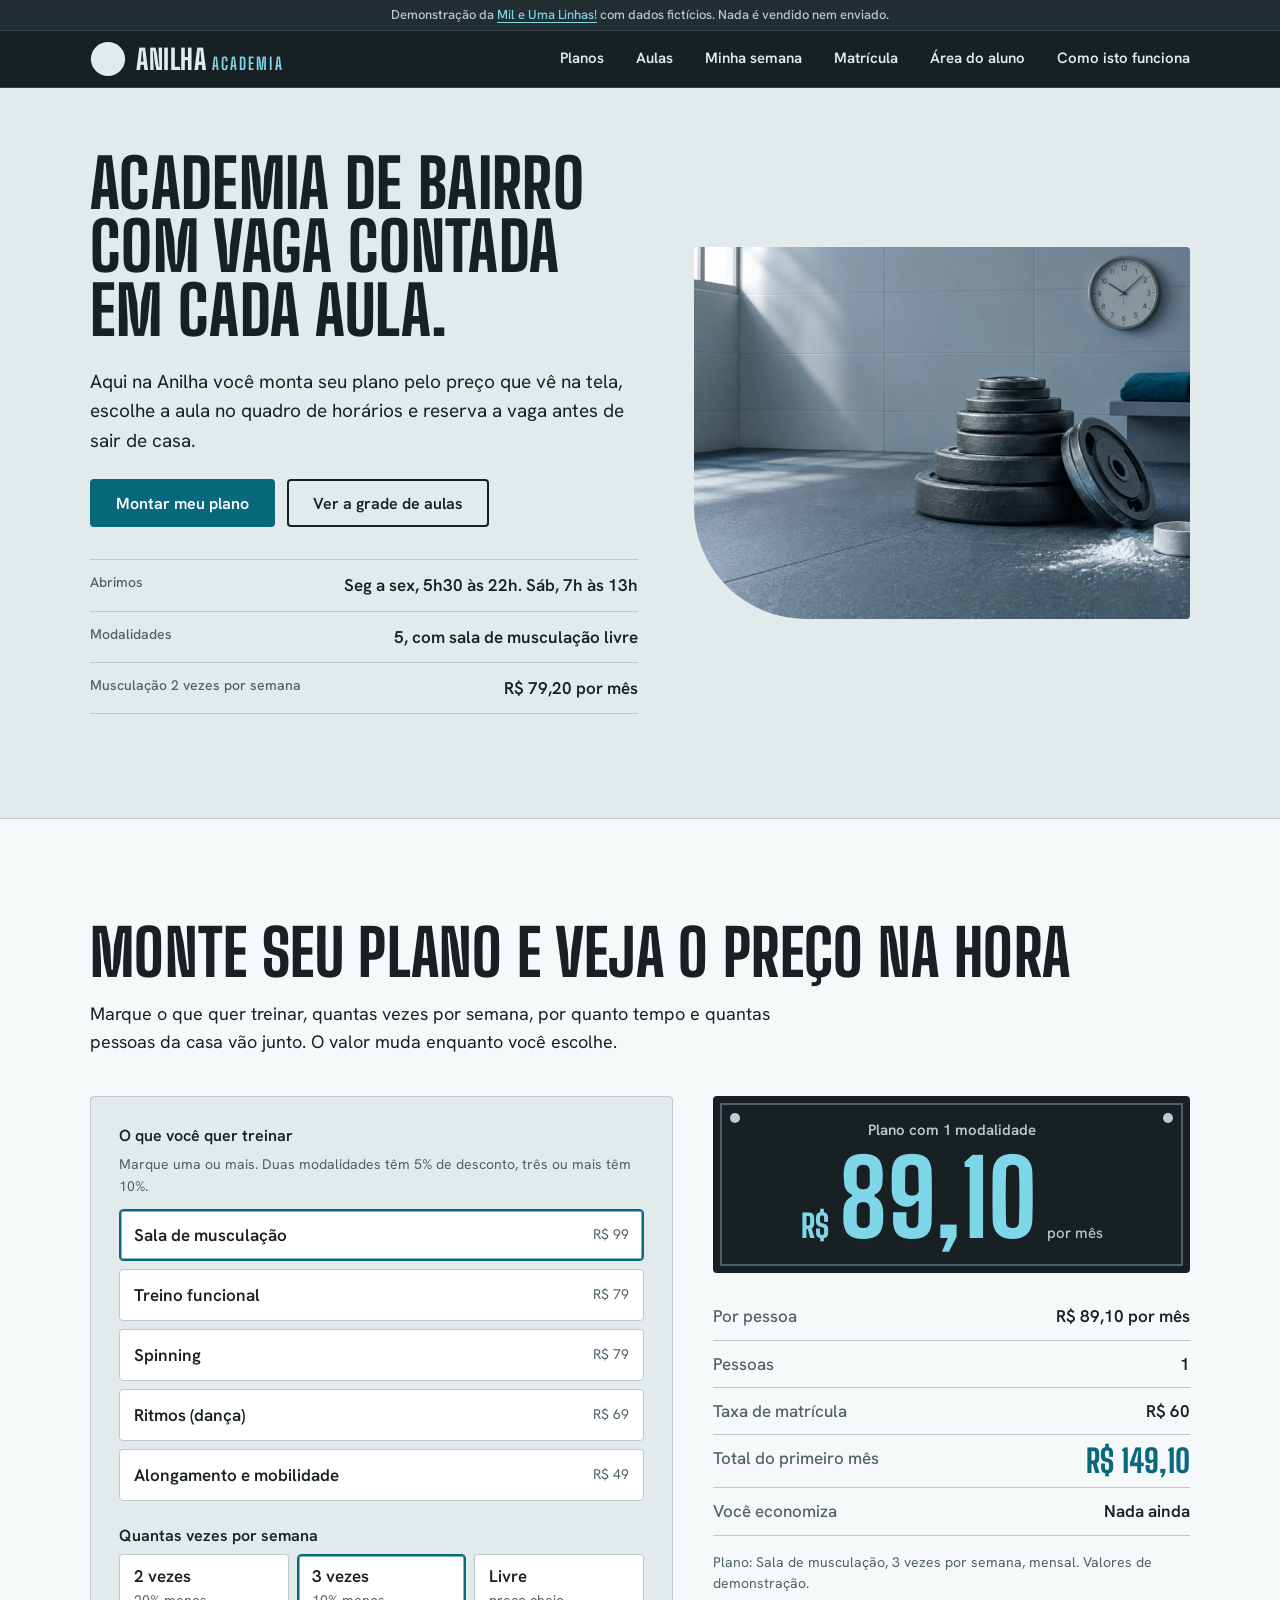
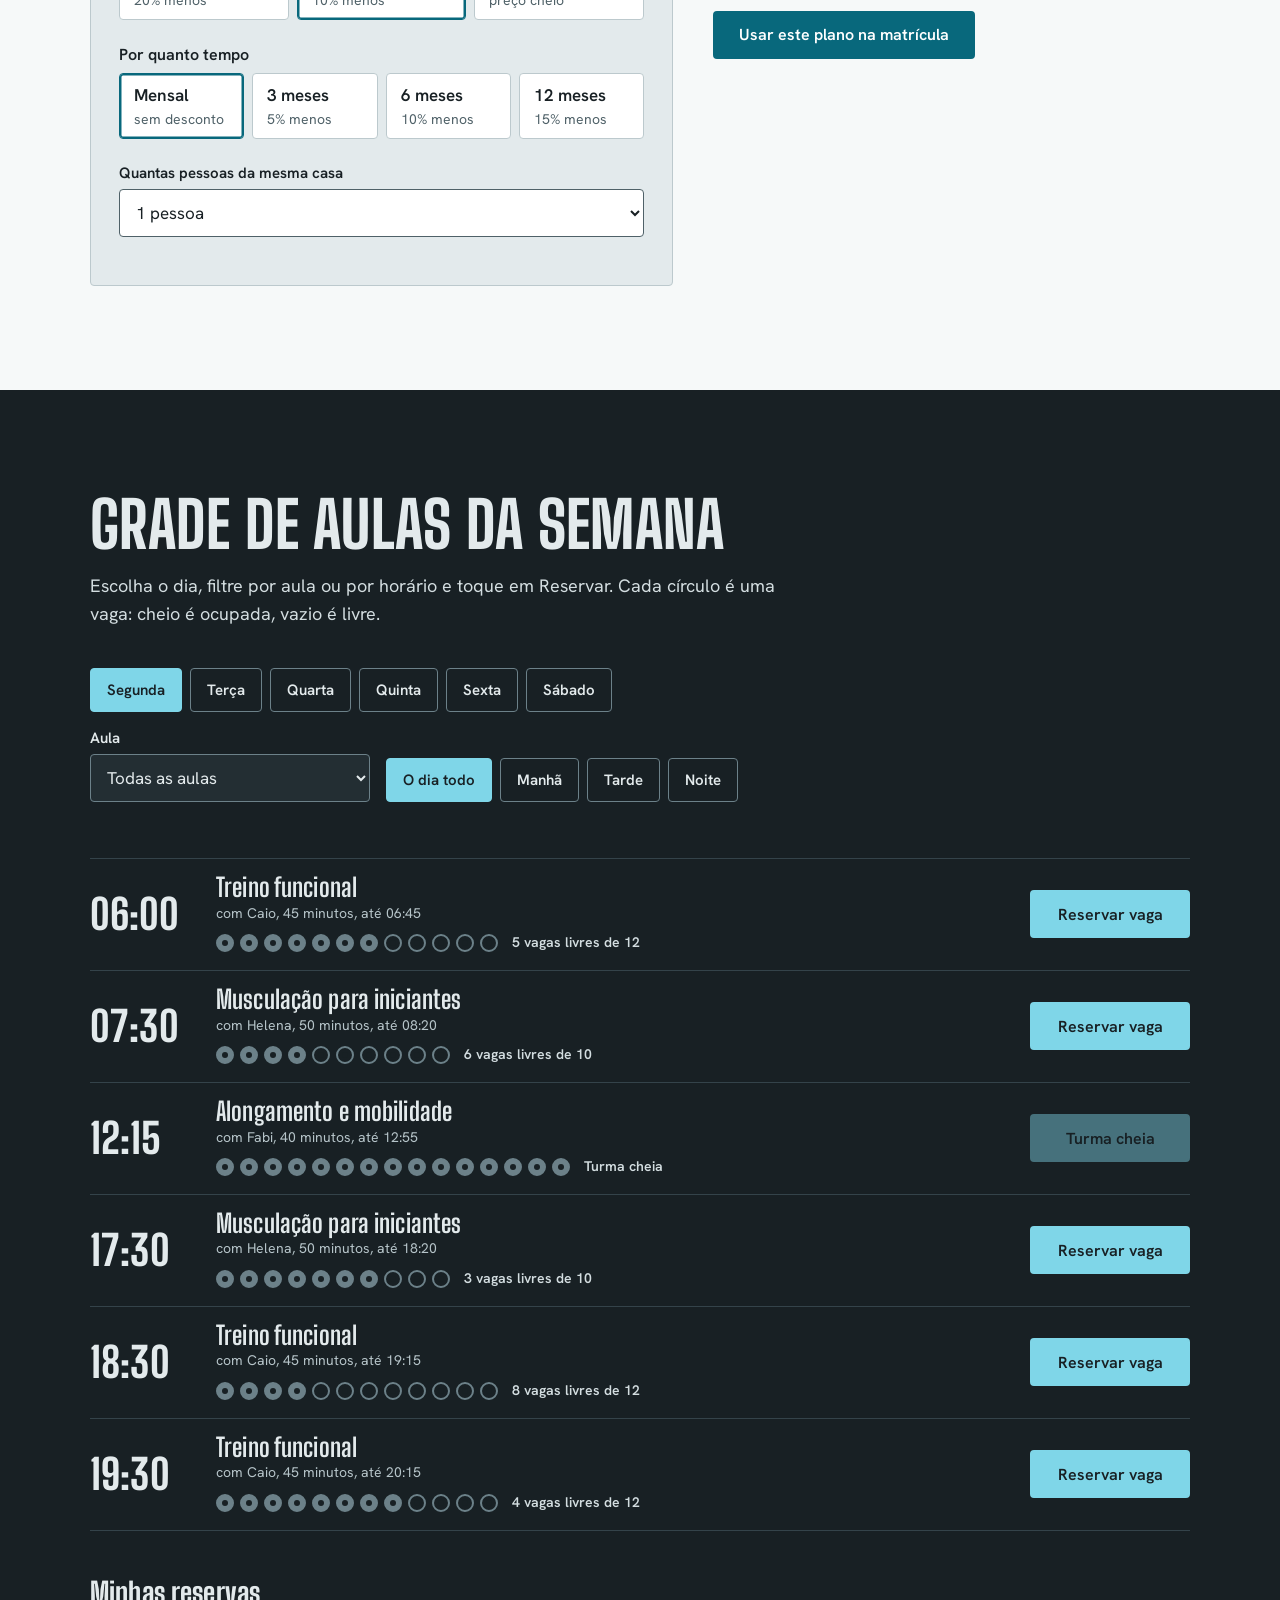
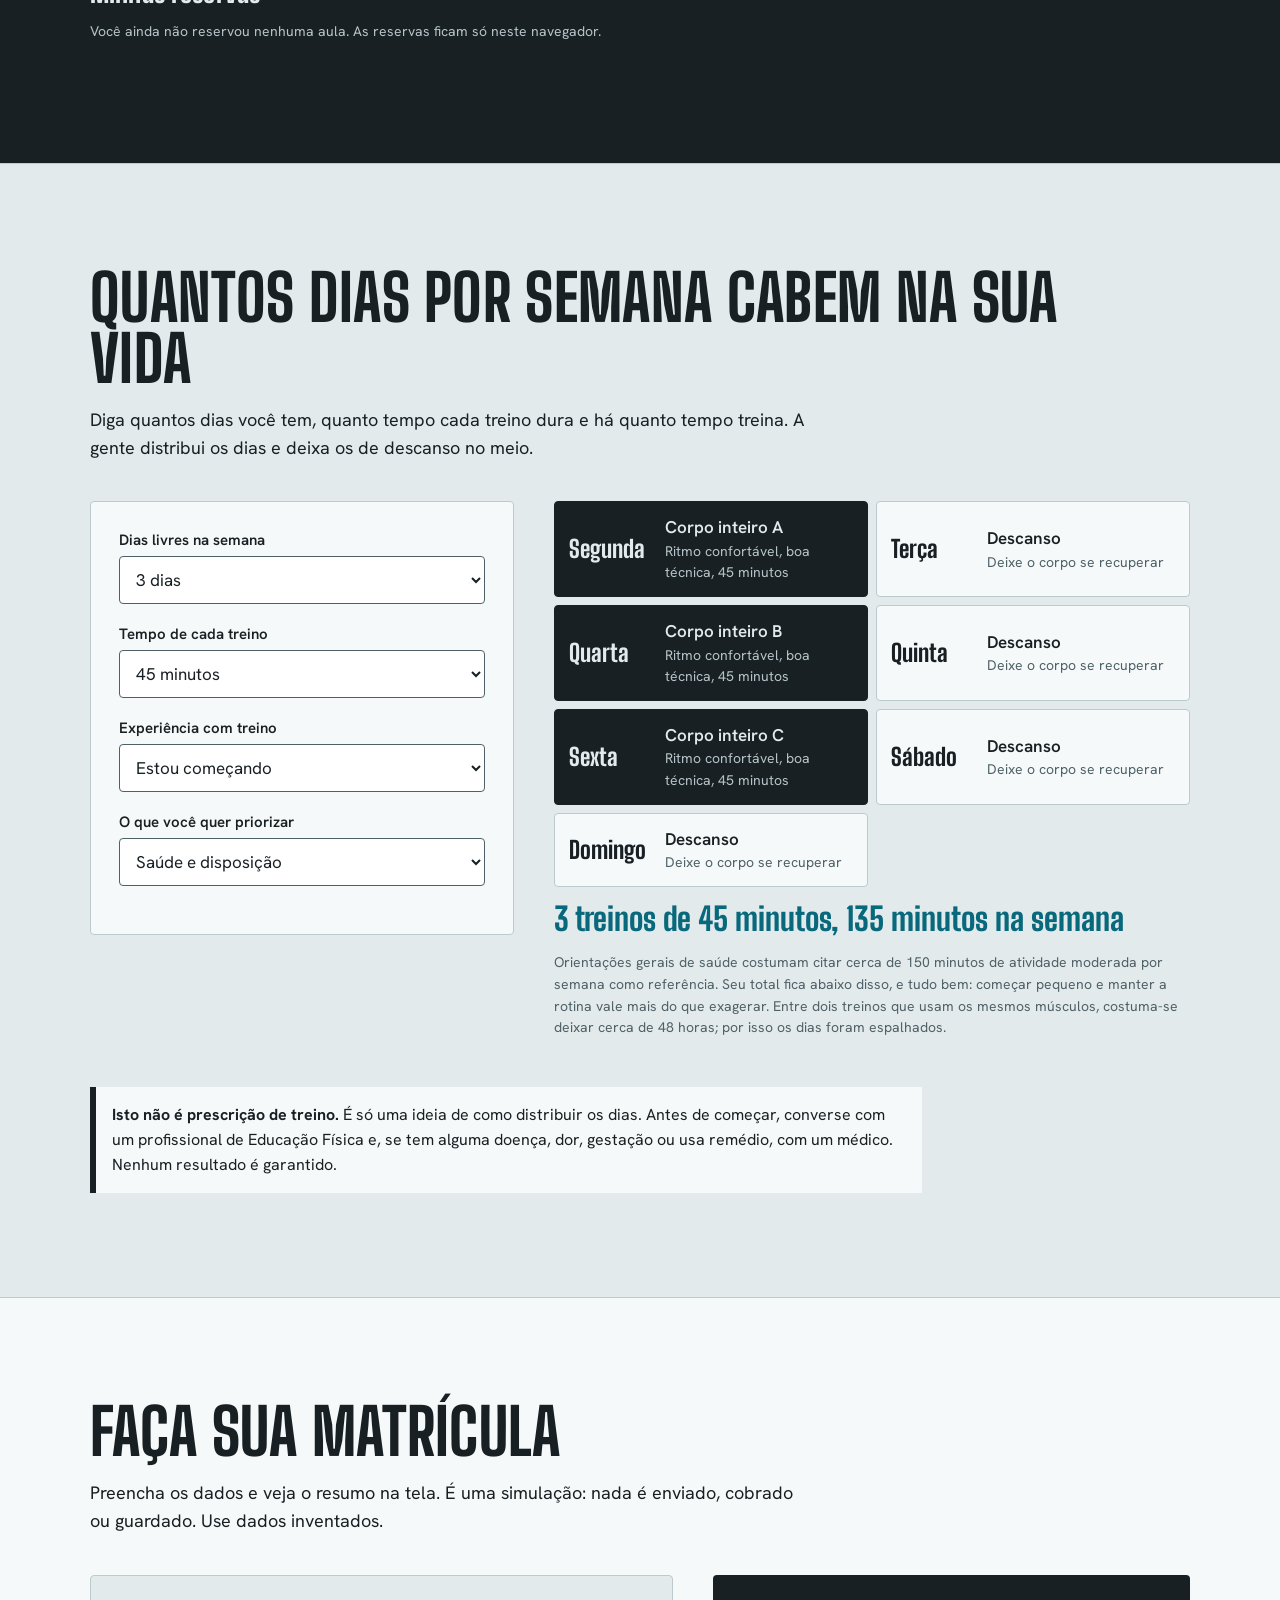
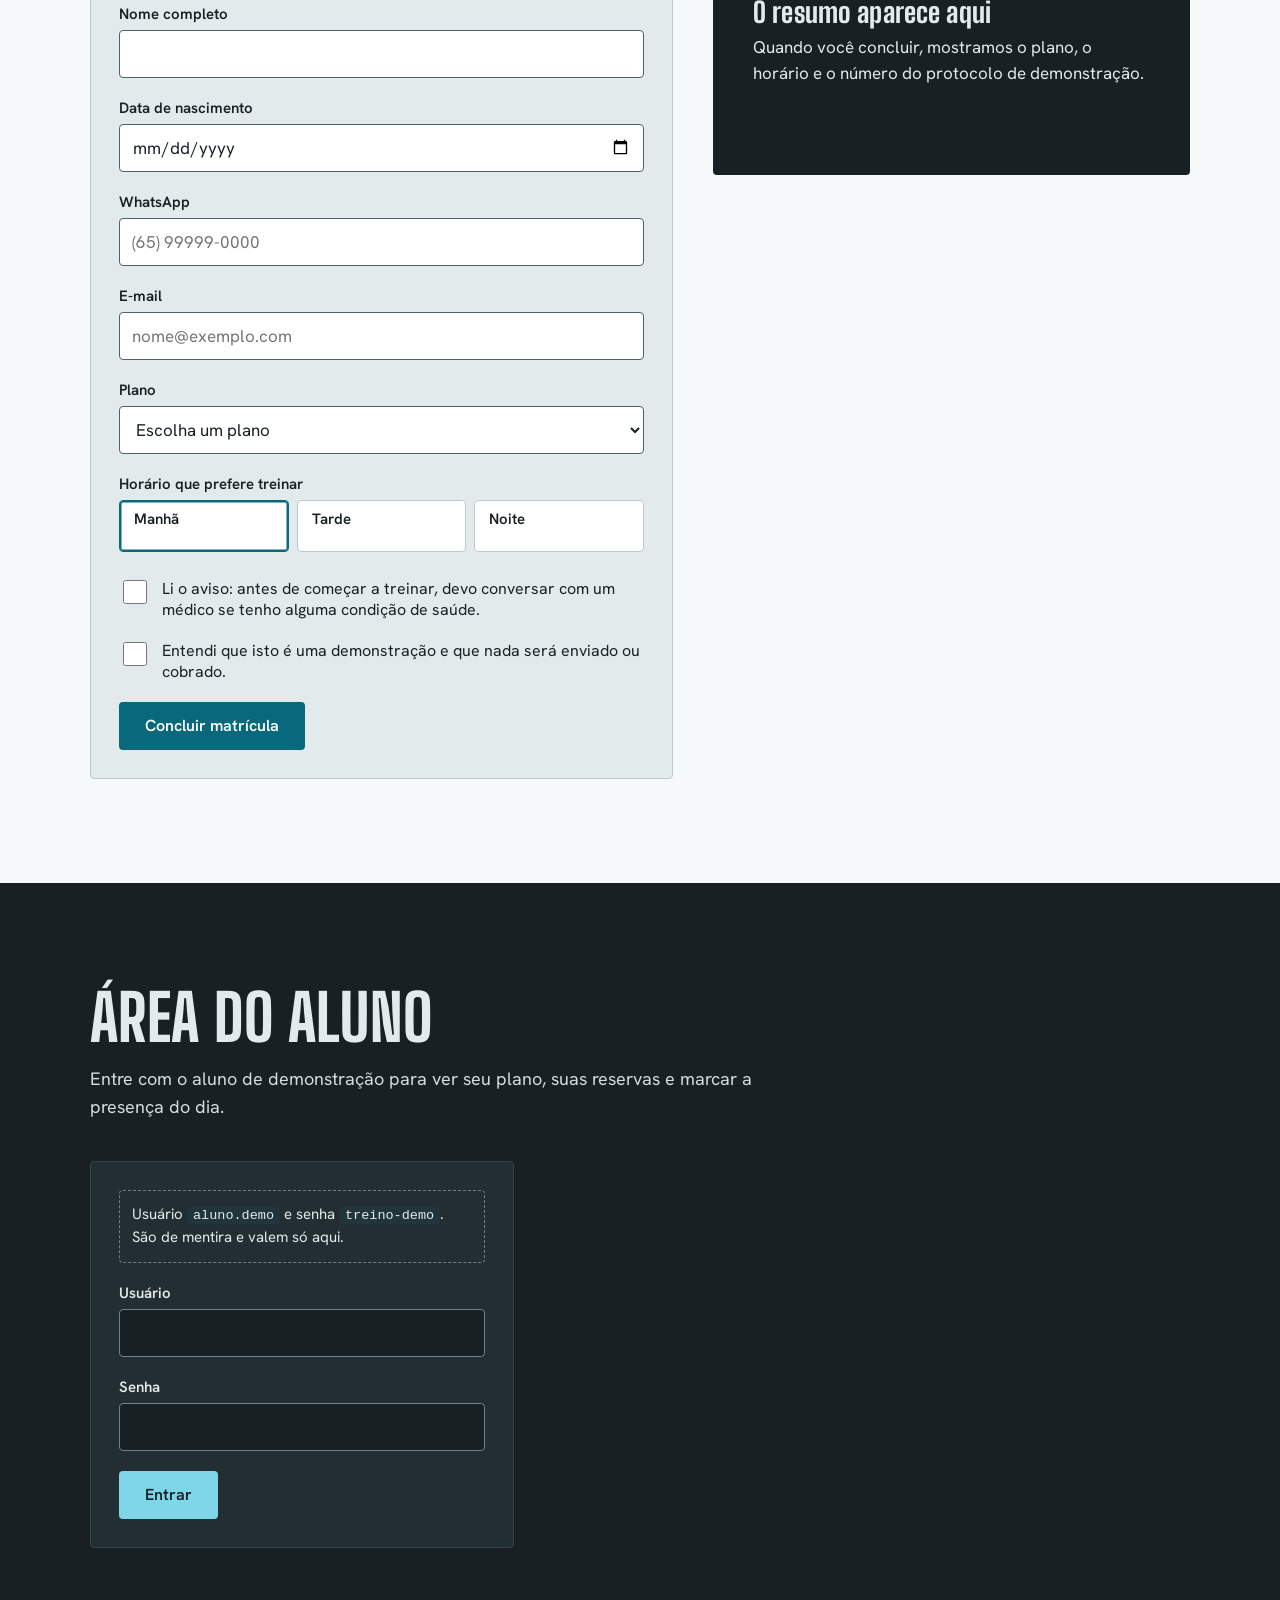
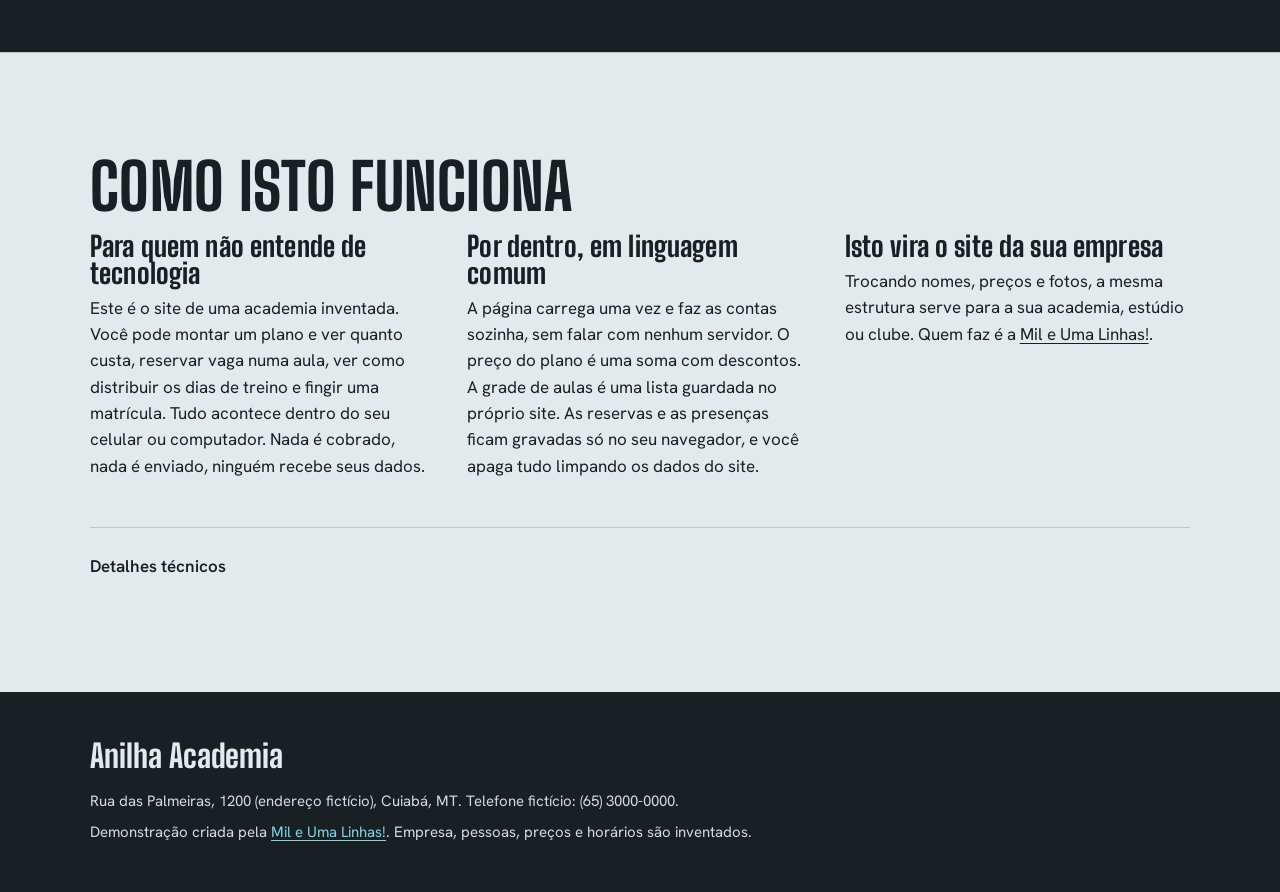
==== commit a410ca4c: "Troca o hero por foto gerada no Canva Substitui img/hero.webp, antes uma composicao provisoria feita" ====
--- a/index.html
+++ b/index.html
@@ -59,7 +59,7 @@
       </dl>
     </div>
     <figure class="hero-moldura">
-      <img class="hero-foto" src="img/hero.webp" width="1600" height="1200" alt="Composição de anilhas de ferro de tamanhos diferentes sobre o piso azulado de uma academia, em tons de cinza, preto e turquesa." fetchpriority="high">
+      <img class="hero-foto" src="img/hero.webp" width="1440" height="1080" alt="Pilha de anilhas de ferro e uma anilha encostada, sobre piso de borracha, com um relógio de parede e giz em pó ao fundo." fetchpriority="high">
     </figure>
   </div>
 </section>
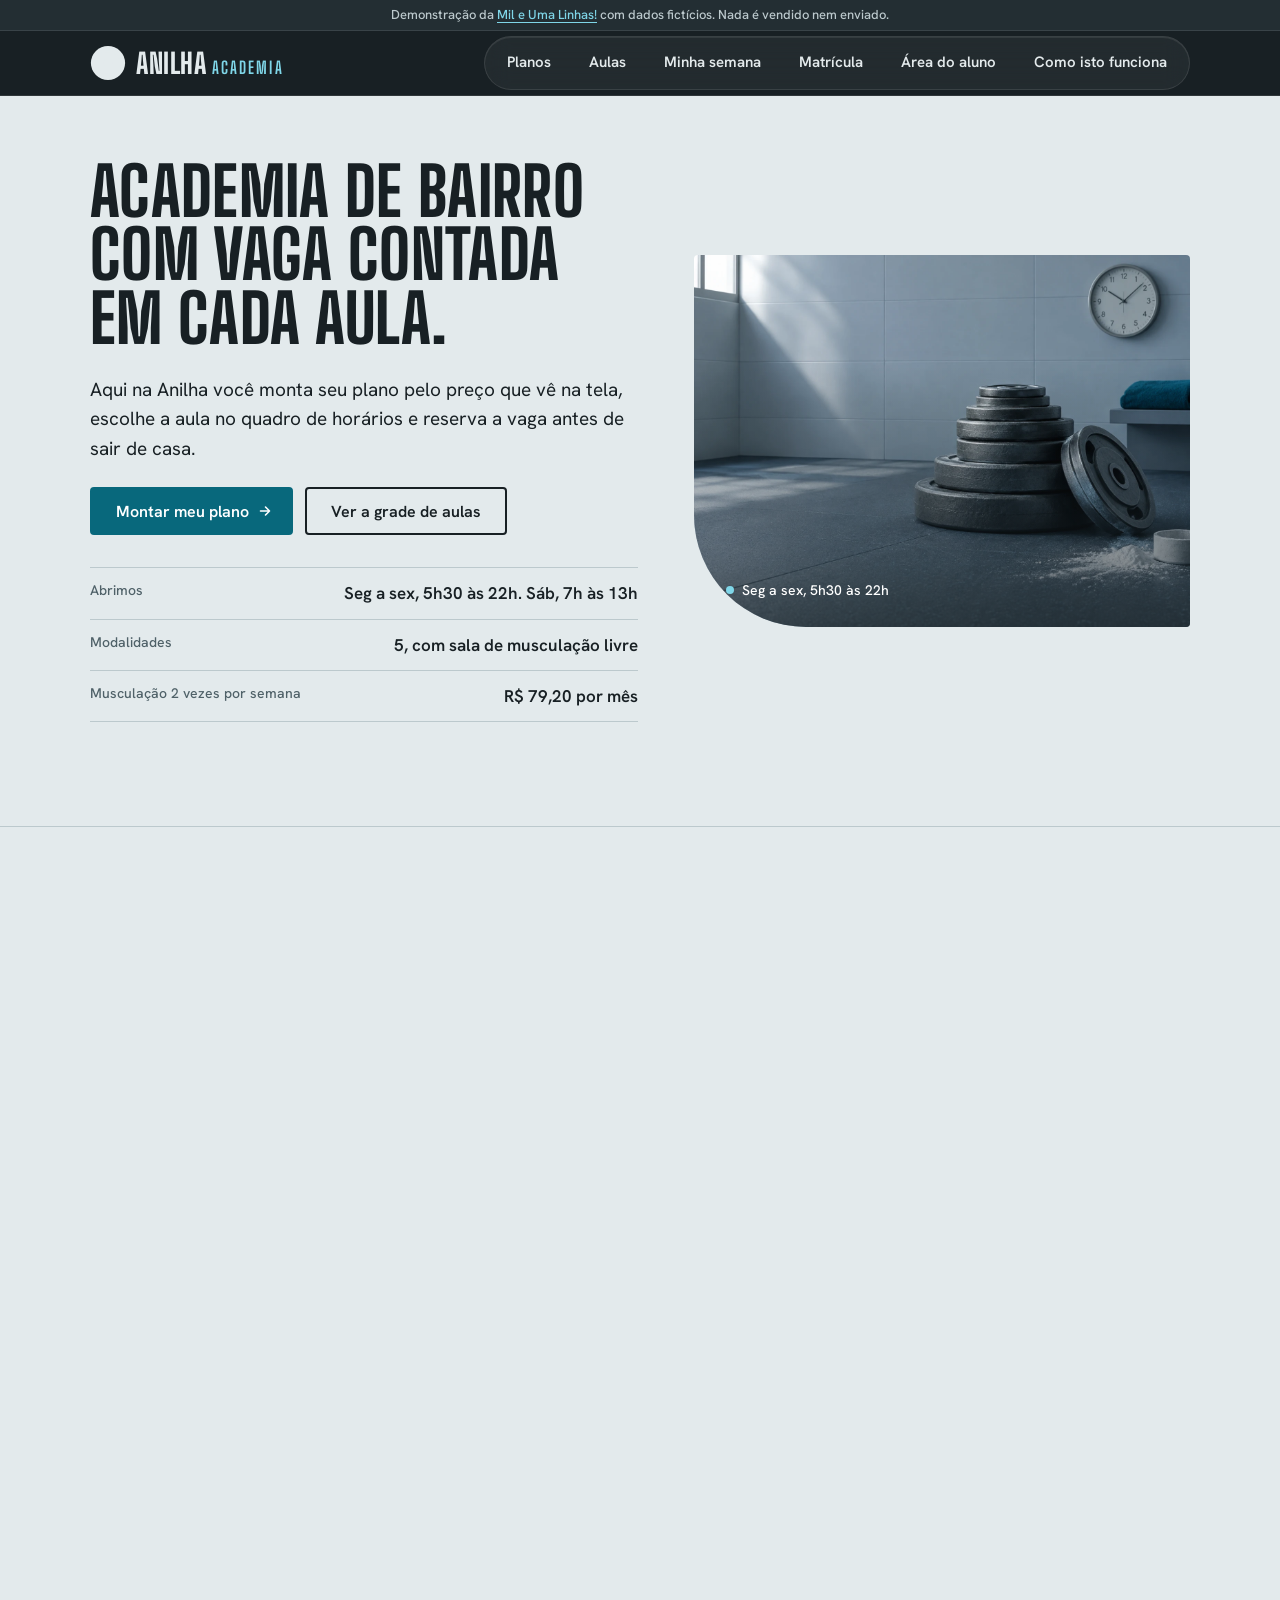
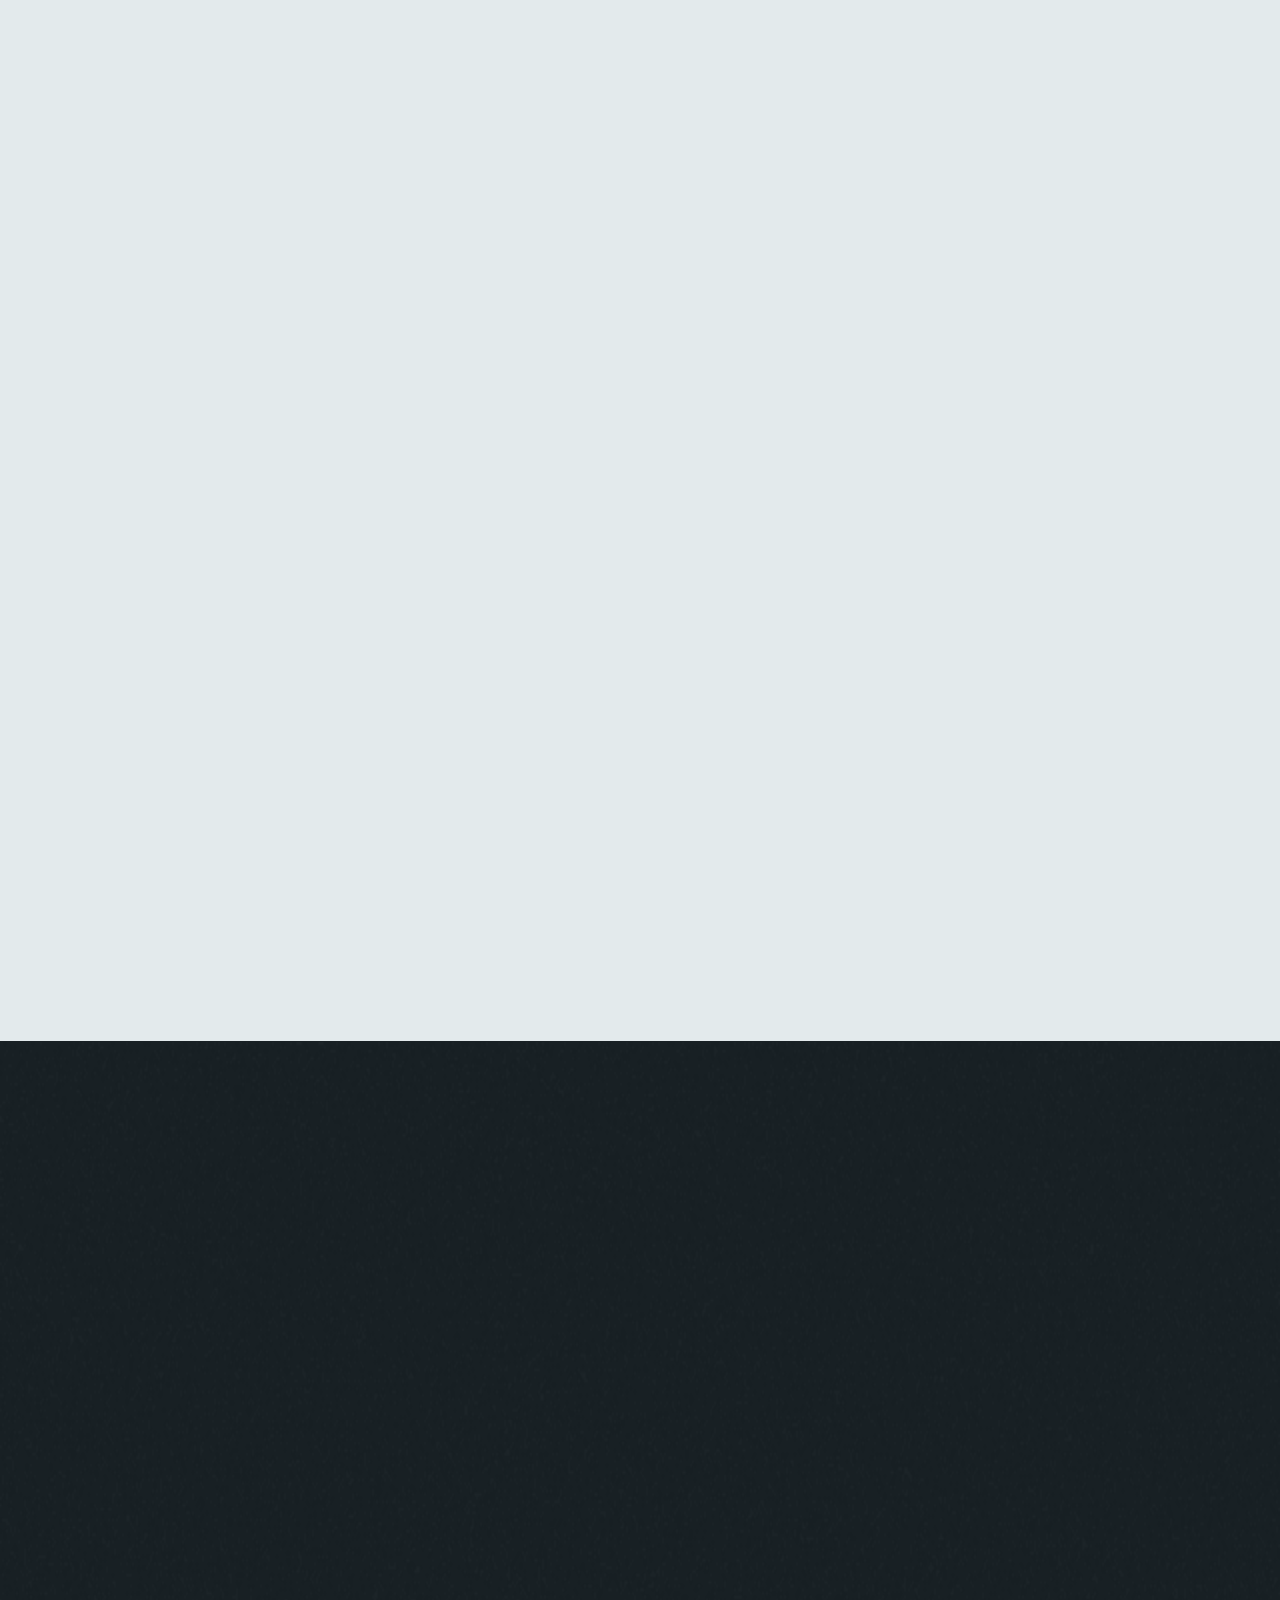
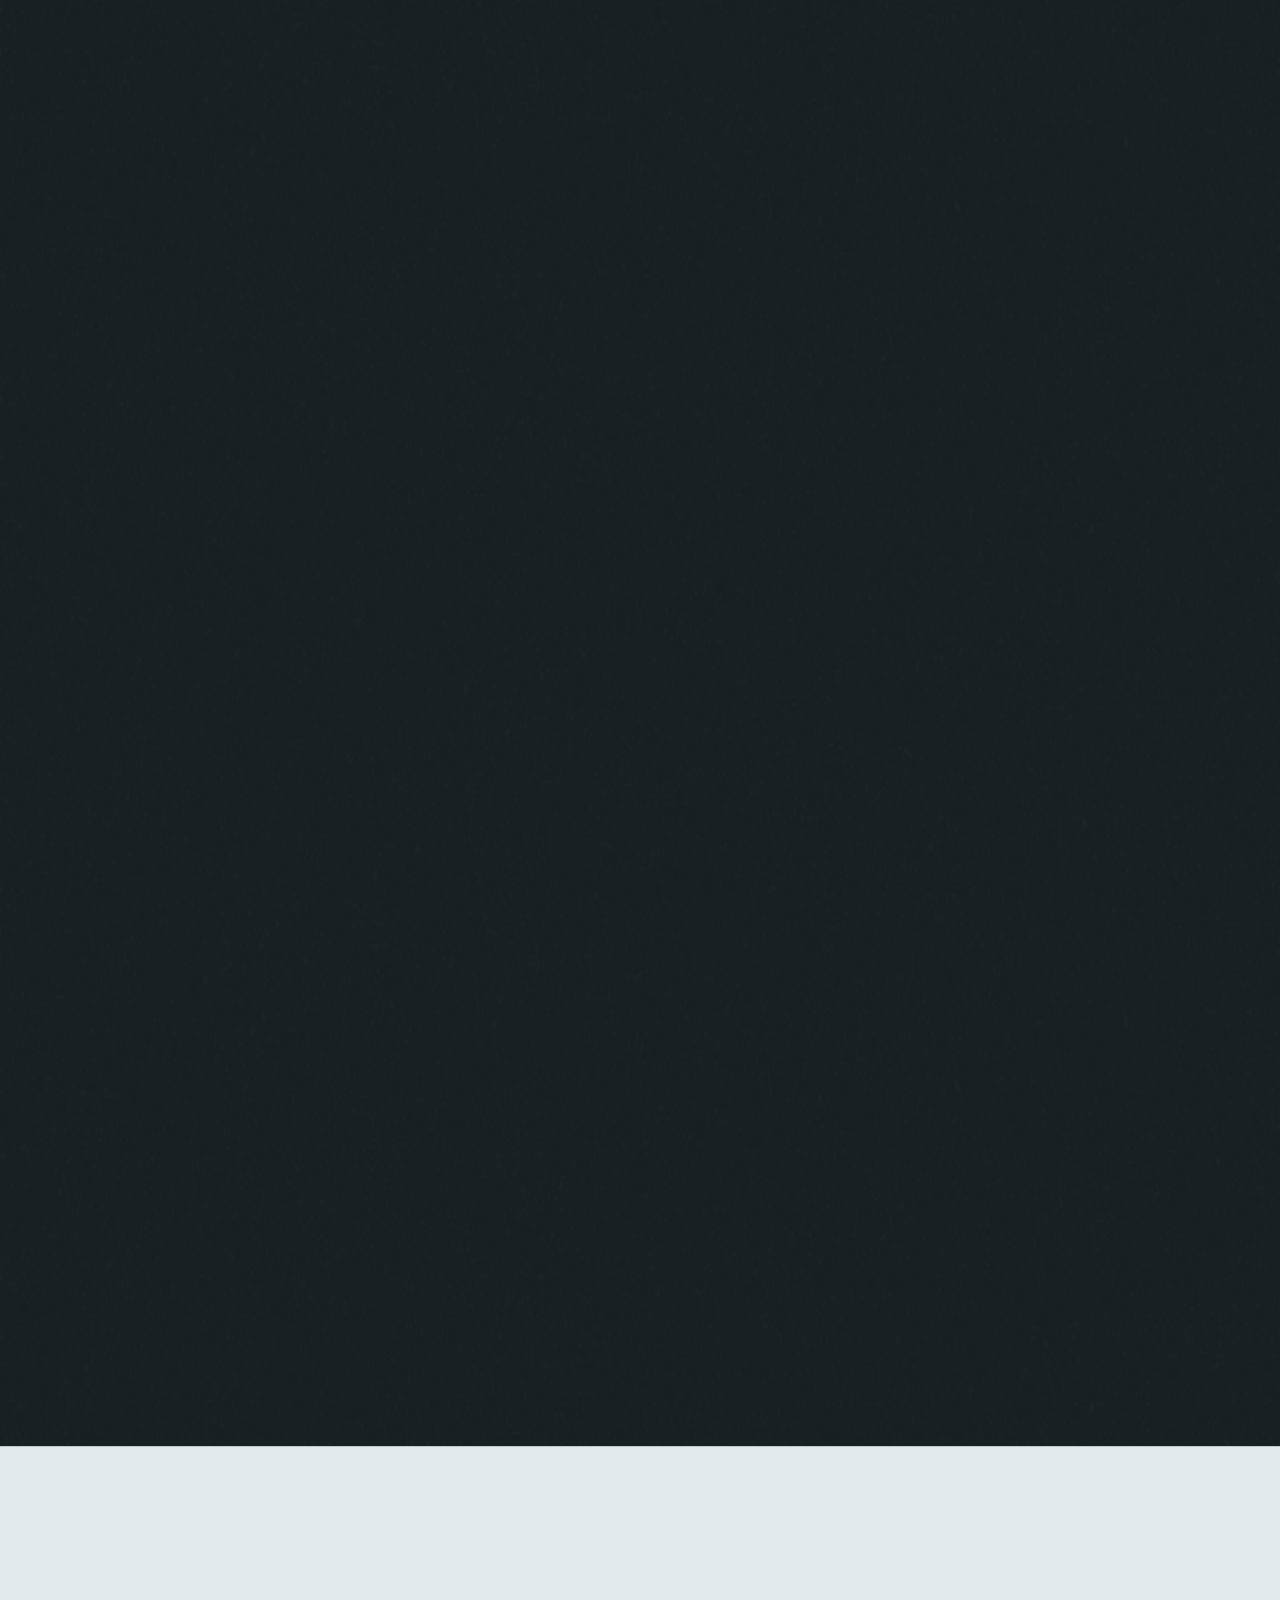
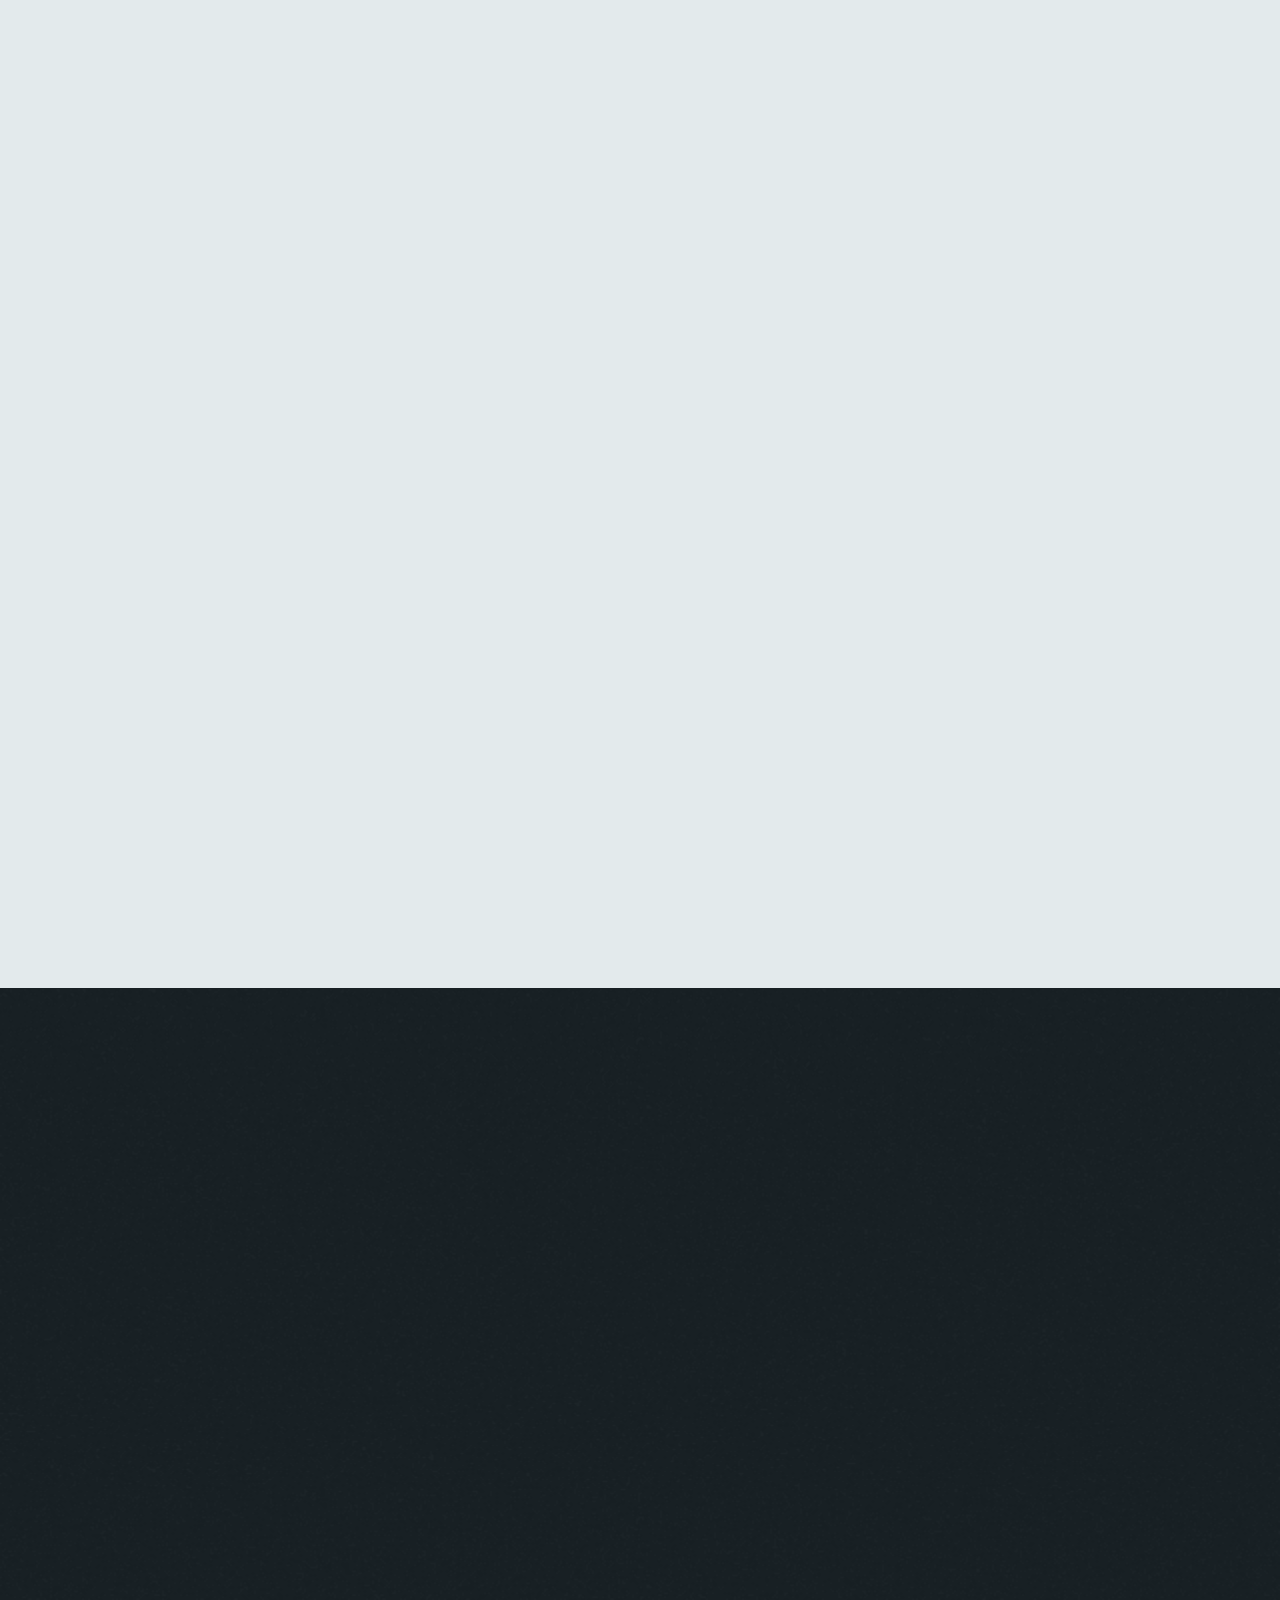
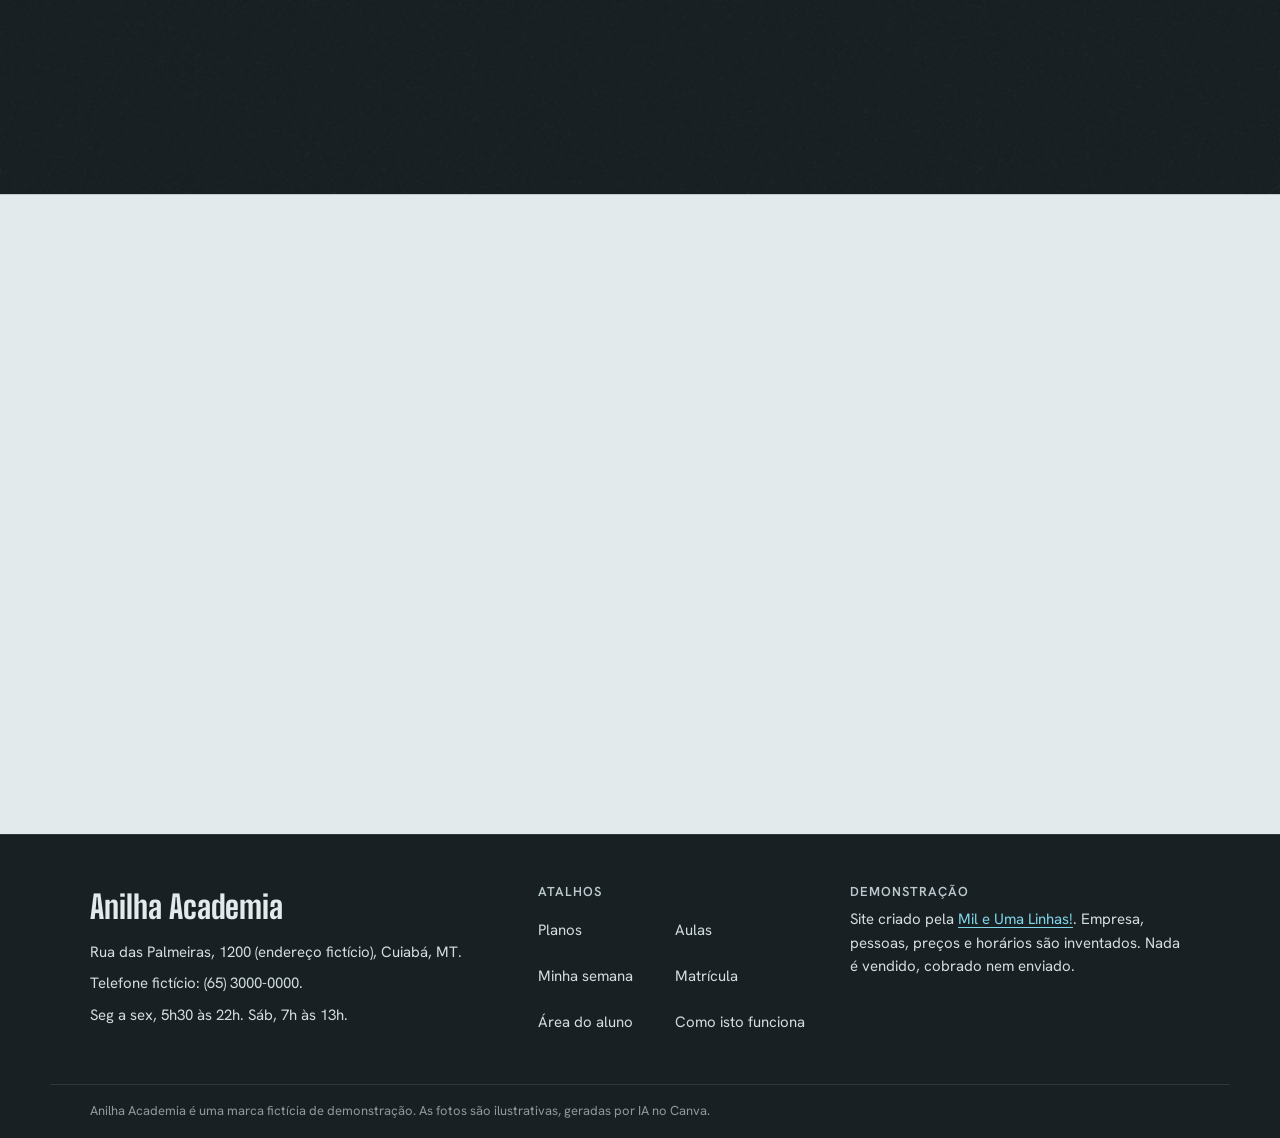
==== commit f1d06ae9: "Leva final: oemsz26 e sora com seis fotos Leva final de acabamento do site Anilha Academia com os pa" ====
--- a/index.html
+++ b/index.html
@@ -60,6 +60,7 @@
     </div>
     <figure class="hero-moldura">
       <img class="hero-foto" src="img/hero.webp" width="1440" height="1080" alt="Pilha de anilhas de ferro e uma anilha encostada, sobre piso de borracha, com um relógio de parede e giz em pó ao fundo." fetchpriority="high">
+      <figcaption class="hero-legenda">Seg a sex, 5h30 às 22h</figcaption>
     </figure>
   </div>
 </section>
@@ -68,6 +69,10 @@
   <div class="grade">
     <h2 class="titulo-secao" id="titulo-plano">Monte seu plano e veja o preço na hora</h2>
     <p class="intro-secao">Marque o que quer treinar, quantas vezes por semana, por quanto tempo e quantas pessoas da casa vão junto. O valor muda enquanto você escolhe.</p>
+
+    <figure class="plano-foto">
+      <img src="img/sala-musculacao.webp" width="1456" height="816" alt="Sala de musculação com fileira de anilhas de ferro em suporte, bancos pretos e piso de borracha azul-escuro, iluminada por luz natural lateral." loading="lazy" decoding="async">
+    </figure>
 
     <div class="plano-layout">
       <form class="painel" id="form-plano" novalidate>
@@ -139,7 +144,7 @@
     <p class="intro-secao">Escolha o dia, filtre por aula ou por horário e toque em Reservar. Cada círculo é uma vaga: cheio é ocupada, vazio é livre.</p>
 
     <div class="filtros">
-      <div class="filtro" role="group" aria-label="Dia da semana" id="filtro-dia"></div>
+      <div class="filtro filtro-dias" role="group" aria-label="Dia da semana" id="filtro-dia"></div>
       <div class="filtros-linha">
         <div class="campo">
           <label for="filtro-mod">Aula</label>
@@ -152,7 +157,7 @@
             <option value="mobilidade">Alongamento e mobilidade</option>
           </select>
         </div>
-        <div class="filtro" role="group" aria-label="Período do dia" id="filtro-hora">
+        <div class="filtro abas" role="group" aria-label="Período do dia" id="filtro-hora">
           <button type="button" class="chip" data-hora="todas" aria-pressed="true">O dia todo</button>
           <button type="button" class="chip" data-hora="manha" aria-pressed="false">Manhã</button>
           <button type="button" class="chip" data-hora="tarde" aria-pressed="false">Tarde</button>
@@ -161,6 +166,17 @@
       </div>
     </div>
 
+    <div class="midia-grade">
+      <figure class="midia-cartao midia-funcional">
+        <img src="img/aula-funcional.webp" width="1456" height="970" alt="Turma adulta de treino funcional vista de costas, em fila, segurando kettlebells sobre piso de borracha azul-escuro." loading="lazy" decoding="async">
+        <figcaption><strong>Treino funcional</strong><span>Turmas de 12 a 16 pessoas, 40 a 60 minutos</span></figcaption>
+      </figure>
+      <figure class="midia-cartao midia-spinning">
+        <img src="img/spinning-sala.webp" width="1456" height="1088" alt="Fileira de bicicletas de spinning pretas alinhadas em sala com luz baixa e uma faixa de luz turquesa no teto." loading="lazy" decoding="async">
+        <figcaption><strong>Spinning</strong><span>14 bicicletas por turma, 45 minutos</span></figcaption>
+      </figure>
+    </div>
+
     <p class="aviso-vivo" id="aviso-aulas" role="status" aria-live="polite"></p>
     <ul class="lista-aulas" id="lista-aulas" aria-label="Aulas do dia escolhido"></ul>
 
@@ -178,6 +194,9 @@
     <p class="intro-secao">Diga quantos dias você tem, quanto tempo cada treino dura e há quanto tempo treina. A gente distribui os dias e deixa os de descanso no meio.</p>
 
     <div class="semana-layout">
+      <figure class="semana-foto">
+        <img src="img/instrutor-prancheta.webp" width="1088" height="1456" alt="Instrutor adulto visto de costas, com prancheta e camiseta turquesa, anotando um treino diante de um quadro de horários em branco." loading="lazy" decoding="async">
+      </figure>
       <form class="painel" id="form-semana" novalidate>
         <div class="campo">
           <label for="s-dias">Dias livres na semana</label>
@@ -226,7 +245,10 @@
       </div>
     </div>
 
-    <p class="aviso-saude" role="note"><strong>Isto não é prescrição de treino.</strong> É só uma ideia de como distribuir os dias. Antes de começar, converse com um profissional de Educação Física e, se tem alguma doença, dor, gestação ou usa remédio, com um médico. Nenhum resultado é garantido.</p>
+    <div class="aviso-saude" role="note">
+      <p><strong>Isto não é prescrição de treino.</strong> É só uma ideia de como distribuir os dias. Antes de começar, converse com um profissional de Educação Física e, se tem alguma doença, dor, gestação ou usa remédio, com um médico. Nenhum resultado é garantido.</p>
+      <a class="aviso-acao" href="#como-funciona">Ver como isto funciona</a>
+    </div>
   </div>
 </section>
 
@@ -293,8 +315,11 @@
 
       <div class="matricula-resumo" id="matricula-resumo" aria-live="polite" tabindex="-1">
         <div class="vazio" id="matricula-vazio">
-          <h3>O resumo aparece aqui</h3>
-          <p>Quando você concluir, mostramos o plano, o horário e o número do protocolo de demonstração.</p>
+          <img class="vazio-foto" src="img/armarios-vestiario.webp" width="1456" height="1088" alt="Corredor de vestiário com armários de metal cinza-azulados, placas numeradas em branco e um banco de madeira clara." loading="lazy" decoding="async">
+          <div class="vazio-texto">
+            <h3>O resumo aparece aqui</h3>
+            <p>Quando você concluir, mostramos o plano, o horário e o número do protocolo de demonstração.</p>
+          </div>
         </div>
         <div class="comprovante" id="comprovante" hidden>
           <h3>Matrícula recebida (de mentira)</h3>
@@ -313,8 +338,14 @@
     <p class="intro-secao">Entre com o aluno de demonstração para ver seu plano, suas reservas e marcar a presença do dia.</p>
 
     <div class="aluno-layout">
+      <figure class="aluno-foto">
+        <img src="img/catraca-entrada.webp" width="1024" height="1024" alt="Catraca de entrada de academia em aço escovado com leitor de cartão iluminado em turquesa, sobre piso de borracha azul-escuro." loading="lazy" decoding="async">
+      </figure>
       <form class="painel painel-escuro" id="form-login" novalidate>
-        <p class="credenciais">Usuário <code>aluno.demo</code> e senha <code>treino-demo</code>. São de mentira e valem só aqui.</p>
+        <div class="credenciais">
+          <p>Usuário <code>aluno.demo</code> e senha <code>treino-demo</code>. São de mentira e valem só aqui.</p>
+          <button class="aviso-acao" type="button" id="preencher-login">Preencher por mim</button>
+        </div>
         <div class="campo">
           <label for="l-user">Usuário</label>
           <input id="l-user" type="text" autocomplete="off" autocapitalize="none" spellcheck="false">
@@ -379,9 +410,30 @@
 
 <footer class="rodape">
   <div class="grade rodape-grade">
-    <p class="rodape-marca">Anilha Academia</p>
-    <p>Rua das Palmeiras, 1200 (endereço fictício), Cuiabá, MT. Telefone fictício: (65) 3000-0000.</p>
-    <p>Demonstração criada pela <a href="https://mileumalinhas.com.br" rel="noopener">Mil e Uma Linhas!</a>. Empresa, pessoas, preços e horários são inventados.</p>
+    <div class="rodape-coluna">
+      <p class="rodape-marca">Anilha Academia</p>
+      <p>Rua das Palmeiras, 1200 (endereço fictício), Cuiabá, MT.</p>
+      <p>Telefone fictício: (65) 3000-0000.</p>
+      <p>Seg a sex, 5h30 às 22h. Sáb, 7h às 13h.</p>
+    </div>
+    <nav class="rodape-coluna" aria-label="Atalhos das seções">
+      <p class="rodape-titulo">Atalhos</p>
+      <ul class="rodape-links">
+        <li><a href="#plano">Planos</a></li>
+        <li><a href="#aulas">Aulas</a></li>
+        <li><a href="#semana">Minha semana</a></li>
+        <li><a href="#matricula">Matrícula</a></li>
+        <li><a href="#aluno">Área do aluno</a></li>
+        <li><a href="#como-funciona">Como isto funciona</a></li>
+      </ul>
+    </nav>
+    <div class="rodape-coluna">
+      <p class="rodape-titulo">Demonstração</p>
+      <p>Site criado pela <a href="https://mileumalinhas.com.br" rel="noopener">Mil e Uma Linhas!</a>. Empresa, pessoas, preços e horários são inventados. Nada é vendido, cobrado nem enviado.</p>
+    </div>
+  </div>
+  <div class="grade rodape-legal">
+    <p>Anilha Academia é uma marca fictícia de demonstração. As fotos são ilustrativas, geradas por IA no Canva.</p>
   </div>
 </footer>
 
--- a/css/estilo.css
+++ b/css/estilo.css
@@ -56,21 +56,23 @@
 
 .grade { max-width: 1180px; margin: 0 auto; padding: 0 var(--calha); }
 
-/* Cabeçalho */
-.cabecalho { position: sticky; top: 0; z-index: 30; background: var(--borracha); color: var(--azulejo); }
-.faixa-demo { margin: 0; background: var(--borracha-2); color: var(--rejunte); font-size: 13px; line-height: 1.35; font-weight: 500; padding: 6px var(--calha); text-align: center; border-bottom: 1px solid #34434a; }
+/* Cabeçalho (sora: navigation pill, vidro branco a 5% com hairline a 10%) */
+.cabecalho { position: sticky; top: 0; z-index: 30; background: var(--borracha); color: var(--azulejo); transition: background-color .2s; }
+.cabecalho.rolou { background: rgba(24, 32, 36, 0.8); -webkit-backdrop-filter: blur(12px); backdrop-filter: blur(12px); }
+.faixa-demo { margin: 0; background: var(--borracha-2); color: var(--rejunte); font-size: 13px; line-height: 1.35; font-weight: 500; padding: 6px var(--calha); text-align: center; border-bottom: 1px solid rgba(255, 255, 255, 0.1); }
 .faixa-demo a { color: var(--turquesa-claro); }
-.topo { border-bottom: 1px solid #34434a; }
-.topo-conteudo { display: flex; align-items: center; justify-content: space-between; min-height: 56px; position: relative; gap: 16px; }
+.topo { border-bottom: 1px solid rgba(255, 255, 255, 0.1); }
+.topo-conteudo { display: flex; align-items: center; justify-content: space-between; min-height: 64px; position: relative; gap: 16px; }
 .marca { display: inline-flex; align-items: center; gap: 10px; text-decoration: none; color: var(--azulejo); padding: 4px 0; }
 .marca-anilha { flex: none; color: var(--azulejo); }
 .marca-nome { font-family: var(--titulo); font-weight: 800; font-size: 28px; line-height: 1; letter-spacing: 0.02em; text-transform: uppercase; }
 .marca-sub { font-weight: 700; color: var(--turquesa-claro); font-size: 0.6em; letter-spacing: 0.12em; }
-.menu-botao { min-height: 44px; min-width: 44px; padding: 0 16px; background: transparent; color: var(--azulejo); border: 1px solid #4a5b62; border-radius: 4px; font: 600 15px var(--texto); cursor: pointer; }
-.menu { display: none; position: absolute; top: 100%; left: 0; right: 0; background: var(--borracha); border-top: 1px solid #34434a; padding: 8px var(--calha) 16px; flex-direction: column; }
+.menu-botao { min-height: 44px; min-width: 44px; padding: 0 16px; background: rgba(255, 255, 255, 0.05); color: var(--azulejo); border: 1px solid rgba(255, 255, 255, 0.1); border-radius: 999px; font: 600 15px var(--texto); cursor: pointer; box-shadow: inset 0 1px 0 rgba(255, 255, 255, 0.08); }
+.menu-botao[aria-expanded="true"] { background: rgba(255, 255, 255, 0.1); }
+.menu { display: none; position: absolute; top: calc(100% + 8px); left: var(--calha); right: var(--calha); background: rgba(35, 46, 51, 0.92); -webkit-backdrop-filter: blur(12px); backdrop-filter: blur(12px); border: 1px solid rgba(255, 255, 255, 0.1); border-radius: 12px; padding: 8px; flex-direction: column; box-shadow: inset 0 1px 0 rgba(255, 255, 255, 0.08), 0 25px 50px -12px rgba(0, 0, 0, 0.25); }
 .menu.aberto { display: flex; }
-.menu a { color: var(--azulejo); text-decoration: none; font-weight: 600; font-size: 16px; padding: 12px 0; border-bottom: 1px solid #2b3a40; }
-.menu a:hover { color: var(--turquesa-claro); }
+.menu a { color: var(--azulejo); text-decoration: none; font-weight: 600; font-size: 16px; padding: 12px; border-radius: 8px; min-height: 44px; display: flex; align-items: center; transition: background-color .15s, color .15s; }
+.menu a:hover { color: var(--turquesa-claro); background: rgba(255, 255, 255, 0.05); }
 
 /* Abertura */
 .abertura { padding: 32px 0 56px; background: var(--azulejo); }
@@ -83,11 +85,19 @@
 .fatos > div { display: flex; flex-wrap: wrap; justify-content: space-between; gap: 4px 16px; padding: 12px 0; border-bottom: 1px solid var(--rejunte); }
 .fatos dt { color: var(--anilha); font-size: 14px; font-weight: 500; }
 .fatos dd { margin: 0; font-weight: 600; }
-.hero-moldura { margin: 0; aspect-ratio: 4 / 3; overflow: hidden; border-radius: 4px 4px 4px 64px; background: var(--rejunte); }
+/* Hero com véu de tinta (oemsz26: hero photo with ink scrim) */
+.hero-moldura { margin: 0; aspect-ratio: 4 / 3; overflow: hidden; border-radius: 4px 4px 4px 64px; background: var(--rejunte); position: relative; }
 .hero-foto { width: 100%; height: 100%; object-fit: cover; }
-
-.botao { display: inline-flex; align-items: center; justify-content: center; min-height: 48px; padding: 0 24px; border-radius: 4px; border: 2px solid transparent; font: 600 16px var(--texto); text-decoration: none; cursor: pointer; text-align: center; transition: background-color .15s, color .15s, border-color .15s; }
-.botao-principal { background: var(--turquesa); color: #fff; border-color: var(--turquesa); }
+.hero-moldura::after { content: ""; position: absolute; inset: 0; background: linear-gradient(to top, rgba(24, 32, 36, 0.7) 0%, rgba(24, 32, 36, 0.25) 40%, rgba(24, 32, 36, 0) 70%); pointer-events: none; }
+.hero-legenda { position: absolute; left: 24px; bottom: 20px; z-index: 1; margin: 0; color: #fff; font: 500 14px/1.3 var(--texto); display: inline-flex; align-items: center; gap: 8px; }
+.hero-legenda::before { content: ""; width: 8px; height: 8px; border-radius: 50%; background: var(--turquesa-claro); flex: none; }
+
+/* Botões (oemsz26: primary pill com seta final) */
+.botao { display: inline-flex; align-items: center; justify-content: center; gap: 10px; min-height: 48px; padding: 0 24px; border-radius: 4px; border: 2px solid transparent; font: 600 16px var(--texto); text-decoration: none; cursor: pointer; text-align: center; transition: background-color .15s, color .15s, border-color .15s; }
+.botao-principal { background: var(--turquesa); color: #fff; border-color: var(--turquesa); padding-right: 20px; }
+.botao-principal::after { content: ""; width: 12px; height: 12px; flex: none; background: currentColor; -webkit-mask: url("data:image/svg+xml,%3Csvg xmlns='http://www.w3.org/2000/svg' viewBox='0 0 12 12'%3E%3Cpath d='M1.5 6h9M6.5 2l4 4-4 4' fill='none' stroke='%23000' stroke-width='1.6' stroke-linecap='round' stroke-linejoin='round'/%3E%3C/svg%3E") center / 12px 12px no-repeat; mask: url("data:image/svg+xml,%3Csvg xmlns='http://www.w3.org/2000/svg' viewBox='0 0 12 12'%3E%3Cpath d='M1.5 6h9M6.5 2l4 4-4 4' fill='none' stroke='%23000' stroke-width='1.6' stroke-linecap='round' stroke-linejoin='round'/%3E%3C/svg%3E") center / 12px 12px no-repeat; transition: transform .15s; }
+.botao-principal:hover::after { transform: translateX(4px); }
+.botao-principal[disabled]::after { display: none; }
 .botao-principal:hover { background: #065366; border-color: #065366; }
 .botao-contorno { background: transparent; color: var(--borracha); border-color: var(--borracha); }
 .botao-contorno:hover { background: var(--borracha); color: var(--azulejo); }
@@ -98,9 +108,31 @@
 .botao[disabled] { opacity: .45; cursor: not-allowed; }
 
 /* Seções */
-.secao { padding: 56px 0; border-top: 1px solid var(--rejunte); }
-.secao.claro { background: var(--rejunte-claro); }
-.secao.escuro { background: var(--borracha); color: var(--azulejo); border-top-color: var(--borracha); }
+.secao { padding: 56px 0; border-top: 1px solid var(--rejunte); position: relative; }
+.secao > .grade { position: relative; z-index: 1; }
+.secao.claro { background: var(--azulejo); }
+.secao.escuro { background: var(--borracha); color: var(--azulejo); border-top-color: var(--borracha); overflow: hidden; }
+.campo-luz { position: absolute; inset: 0; width: 100%; height: 100%; pointer-events: none; z-index: 0; }
+
+/* Cartão com anel e sombra em seis passos a 4% (oemsz26) */
+.cartao, .painel, .placa-bloco, .matricula-resumo, .semana-resultado {
+  background: var(--rejunte-claro);
+  border: 1px solid var(--rejunte);
+  border-radius: 4px;
+  box-shadow: 0 0 0 1px rgba(24, 32, 36, 0.04), 0 0.5px 1px rgba(24, 32, 36, 0.04), 0 1px 2px rgba(24, 32, 36, 0.04), 0 2px 4px rgba(24, 32, 36, 0.04), 0 4px 8px rgba(24, 32, 36, 0.04), 0 8px 12px rgba(24, 32, 36, 0.04);
+}
+.placa-bloco, .semana-resultado { padding: 20px var(--calha); }
+
+/* Vidro sobre Borracha (sora: glass card a 4%, blur 24px, hairline a 10%) */
+.vidro, .painel-escuro, .painel-aluno, .minhas {
+  background: rgba(255, 255, 255, 0.04);
+  -webkit-backdrop-filter: blur(24px);
+  backdrop-filter: blur(24px);
+  border: 1px solid rgba(255, 255, 255, 0.1);
+  border-radius: 4px;
+  box-shadow: 0 25px 50px -12px rgba(0, 0, 0, 0.25);
+  color: var(--azulejo);
+}
 .titulo-secao { font-size: clamp(2.6rem, 9vw, 4rem); text-transform: uppercase; margin-bottom: 16px; max-width: 16em; }
 .intro-secao { max-width: 40em; margin-bottom: 40px; font-size: 18px; }
 .escuro .intro-secao { color: #d3dde0; }
@@ -108,9 +140,7 @@
 h4 { font-size: 1.5rem; margin: 32px 0 12px; }
 
 /* Formulários */
-.painel { background: var(--rejunte-claro); border: 1px solid var(--rejunte); border-radius: 4px; padding: 20px var(--calha); }
-.secao.claro .painel { background: var(--azulejo); }
-.painel-escuro { background: var(--borracha-2); border-color: #34434a; color: var(--azulejo); }
+.painel { padding: 20px var(--calha); }
 fieldset { border: 0; margin: 0 0 24px; padding: 0; min-width: 0; }
 legend { font: 600 16px var(--texto); padding: 0; margin-bottom: 8px; }
 .dica { font-size: 14px; color: var(--anilha); margin-bottom: 12px; }
@@ -120,7 +150,7 @@
   width: 100%; min-height: 48px; padding: 10px 12px; font: 400 17px var(--texto); color: var(--borracha);
   background: #fff; border: 1.5px solid var(--anilha); border-radius: 4px;
 }
-.painel-escuro input { background: var(--borracha); color: var(--azulejo); border-color: #6c8189; }
+.painel-escuro input { background: var(--borracha-2); color: var(--azulejo); border-color: #6c8189; }
 .erro-campo { color: var(--erro); font-size: 14px; font-weight: 600; margin: 6px 0 0; }
 .painel-escuro .erro-campo, .escuro .erro-campo { color: var(--erro-claro); }
 input[aria-invalid="true"], select[aria-invalid="true"] { border-color: var(--erro); border-width: 2px; }
@@ -135,6 +165,23 @@
 .opcao:has(input:focus-visible) { outline: 3px solid var(--turquesa); outline-offset: 3px; }
 .campo .check, .check { display: flex; gap: 12px; align-items: flex-start; font-weight: 400 !important; font-size: 16px !important; cursor: pointer; }
 .check input { width: 24px; height: 24px; margin-top: 2px; flex: none; accent-color: var(--turquesa); }
+
+/* Figuras das seções (lugar das fotos geradas no Canva) */
+.plano-foto, .semana-foto, .aluno-foto, .midia-cartao { margin: 0; overflow: hidden; border-radius: 4px; background: var(--rejunte); }
+.plano-foto img, .semana-foto img, .aluno-foto img, .midia-cartao img { width: 100%; height: 100%; object-fit: cover; }
+.plano-foto { aspect-ratio: 16 / 9; margin: -16px 0 32px; }
+.semana-foto { aspect-ratio: 3 / 4; max-width: 320px; }
+.aluno-foto { aspect-ratio: 1 / 1; background: var(--borracha-2); }
+
+/* Cartões de mídia (oemsz26: media card com véu de tinta) */
+.midia-grade { display: grid; gap: 16px; margin: 8px 0 24px; }
+.midia-cartao { position: relative; background: var(--borracha-2); }
+.midia-funcional { aspect-ratio: 3 / 2; }
+.midia-spinning { aspect-ratio: 4 / 3; }
+.midia-cartao::after { content: ""; position: absolute; inset: 0; background: linear-gradient(to top, rgba(24, 32, 36, 0.7) 0%, rgba(24, 32, 36, 0.2) 45%, rgba(24, 32, 36, 0) 75%); pointer-events: none; }
+.midia-cartao figcaption { position: absolute; left: 20px; right: 20px; bottom: 16px; z-index: 1; color: #fff; display: grid; gap: 2px; }
+.midia-cartao figcaption strong { font-family: var(--titulo); font-weight: 700; font-size: 1.6rem; line-height: 1; }
+.midia-cartao figcaption span { font-size: 14px; color: #d3dde0; }
 
 /* Plano */
 .plano-layout, .semana-layout, .matricula-layout, .aluno-layout { display: grid; gap: 24px; align-items: start; }
@@ -166,18 +213,49 @@
 .filtros-linha .campo { margin: 0; }
 .escuro select { background: var(--borracha-2); color: var(--azulejo); border-color: #6c8189; }
 .escuro .campo label { color: var(--azulejo); }
-.chip { min-height: 44px; padding: 0 16px; border-radius: 4px; background: transparent; color: var(--azulejo); border: 1.5px solid #6c8189; font: 600 15px var(--texto); cursor: pointer; }
-.chip:hover { border-color: var(--azulejo); }
-.chip[aria-pressed="true"] { background: var(--turquesa-claro); border-color: var(--turquesa-claro); color: var(--borracha); }
+/* Faixa de dias (oemsz26: week strip, 7 pílulas de 48px) */
+.filtro-dias { display: grid; grid-template-columns: repeat(7, minmax(0, 1fr)); gap: 6px; }
+.dia-pilula { min-height: 48px; padding: 0 2px; border-radius: 4px; background: transparent; color: var(--azulejo); border: 1px solid rgba(227, 234, 236, 0.2); font: 600 14px var(--texto); cursor: pointer; display: flex; flex-direction: column; align-items: center; justify-content: center; gap: 2px; line-height: 1; transition: background-color .15s, border-color .15s, color .15s; }
+.dia-pilula small { max-width: 100%; overflow: hidden; text-overflow: ellipsis; font-size: 10px; font-weight: 500; color: #b6c4c9; letter-spacing: .04em; text-transform: uppercase; }
+.dia-pilula:hover { border-color: rgba(227, 234, 236, 0.5); }
+.dia-pilula[aria-pressed="true"] { background: var(--turquesa-claro); border-color: var(--turquesa-claro); color: var(--borracha); }
+.dia-pilula[aria-pressed="true"] small { color: var(--borracha); }
+.dia-pilula[disabled] { cursor: not-allowed; color: #6c8189; border-style: dashed; }
+.dia-pilula[disabled] small { color: #6c8189; }
+@media (max-width: 639px) { .dia-pilula[disabled] small { display: none; } }
+
+/* Abas de período (sora: selected tab com preenchimento de cor) */
+.abas { justify-self: start; display: inline-flex; flex-wrap: wrap; gap: 4px; padding: 4px; border-radius: 6px; background: rgba(255, 255, 255, 0.04); border: 1px solid rgba(255, 255, 255, 0.1); }
+.chip { min-height: 44px; padding: 0 16px; border-radius: 4px; background: transparent; color: rgba(255, 255, 255, 0.8); border: 0; font: 600 15px var(--texto); cursor: pointer; transition: background-color .15s, color .15s; }
+.chip:hover { color: #fff; background: rgba(255, 255, 255, 0.06); }
+.chip[aria-pressed="true"] { background: var(--turquesa-claro); color: var(--borracha); }
 .aviso-vivo { min-height: 24px; margin: 8px 0 16px; font-weight: 600; color: var(--turquesa-claro); }
 .aviso-vivo.erro { color: var(--erro-claro); }
 .lista-aulas, .lista-reservas { list-style: none; margin: 0; padding: 0; }
-.aula { display: grid; grid-template-columns: auto 1fr; gap: 8px 16px; align-items: center; padding: 16px 0; border-top: 1px solid #34434a; }
-.aula:last-child { border-bottom: 1px solid #34434a; }
+.aula { display: grid; grid-template-columns: auto 1fr; gap: 10px 16px; align-items: center; padding: 16px 0; border-top: 1px solid rgba(255, 255, 255, 0.1); }
+.aula:last-child { border-bottom: 1px solid rgba(255, 255, 255, 0.1); }
 .aula-hora { font-family: var(--titulo); font-weight: 800; font-size: 2.6rem; line-height: 1; font-variant-numeric: tabular-nums; min-width: 3.4ch; }
 .aula-nome { margin: 0; font-family: var(--titulo); font-weight: 700; font-size: 1.6rem; line-height: 1; }
 .aula-info { margin: 2px 0 0; font-size: 14px; color: #b6c4c9; }
+.aula-cabeca { display: flex; flex-wrap: wrap; align-items: center; gap: 6px 12px; }
+
+/* Pílulas de estado (oemsz26: status pill) */
+.pilula { display: inline-flex; align-items: center; min-height: 22px; padding: 2px 10px; border-radius: 999px; font: 500 12px/1.2 var(--texto); white-space: nowrap; }
+.pilula-aberta { background: rgba(227, 234, 236, 0.15); color: var(--azulejo); }
+.pilula-minha { background: var(--turquesa-claro); color: var(--borracha); }
+.pilula-cheia { background: #4a5a61; color: #d3dde0; }
+
+.pilula-treino { background: rgba(8, 104, 124, 0.12); color: var(--turquesa); }
+.pilula-leve { background: rgba(79, 97, 104, 0.14); color: var(--anilha); }
+.pilula-descanso { background: transparent; color: var(--anilha); border: 1px solid var(--rejunte); }
+
+/* Barra de lotação (oemsz26: progress with value) */
+.lotacao { display: flex; align-items: center; gap: 10px; width: 100%; }
+.lotacao-trilho { flex: 0 1 240px; height: 8px; border-radius: 999px; background: rgba(188, 201, 205, 0.25); overflow: hidden; }
+.lotacao-cheio { display: block; height: 100%; width: 0; border-radius: 999px; background: var(--turquesa-claro); transition: width .3s ease-out; }
+.lotacao-valor { font: 500 13px var(--texto); color: var(--azulejo); font-variant-numeric: tabular-nums; white-space: nowrap; }
 .vagas { grid-column: 1 / -1; display: flex; flex-wrap: wrap; gap: 6px; align-items: center; }
+.vagas .lotacao { flex-basis: 100%; margin-bottom: 4px; }
 .vaga { width: 18px; height: 18px; border-radius: 50%; border: 2px solid #6c8189; background: transparent; position: relative; flex: none; }
 .vaga::after { content: ""; position: absolute; inset: 4px; border-radius: 50%; background: var(--borracha); }
 .vaga.cheia { background: #6c8189; }
@@ -186,46 +264,72 @@
 .vaga-texto { font-size: 14px; font-weight: 600; margin-left: 8px; color: #d3dde0; }
 .aula-acao { grid-column: 1 / -1; }
 .aula-acao .botao { width: 100%; }
-.minhas { margin-top: 48px; }
+.minhas { margin-top: 40px; padding: 20px var(--calha); }
 .minhas h3 { margin-bottom: 12px; }
-.reserva { display: flex; flex-wrap: wrap; align-items: center; justify-content: space-between; gap: 8px 16px; padding: 12px 0; border-bottom: 1px solid #34434a; }
-.reserva-info { font-weight: 600; }
+.reserva { display: flex; flex-wrap: wrap; align-items: center; justify-content: space-between; gap: 8px 16px; padding: 12px 0; border-bottom: 1px solid rgba(255, 255, 255, 0.1); }
+.reserva:last-child { border-bottom: 0; }
+.reserva-info { font-weight: 600; display: inline-flex; flex-wrap: wrap; align-items: center; gap: 6px 10px; }
 .reserva .botao { min-height: 44px; }
 
-/* Semana */
+/* Semana (oemsz26: goal row / workout row com tile de ícone) */
 .dias-semana { list-style: none; margin: 0 0 16px; padding: 0; display: grid; gap: 8px; }
-.dia { display: grid; grid-template-columns: 84px 1fr; gap: 12px; align-items: center; padding: 12px 14px; background: var(--rejunte-claro); border: 1px solid var(--rejunte); border-radius: 4px; }
-.dia-nome { font-family: var(--titulo); font-weight: 800; font-size: 1.5rem; line-height: 1; }
-.dia-tarefa { font-weight: 600; }
+.dia { display: grid; grid-template-columns: 40px 1fr; gap: 8px 12px; align-items: center; min-height: 64px; padding: 10px 12px; background: var(--rejunte-claro); border: 1px solid var(--rejunte); border-radius: 4px; }
+.tile { width: 40px; height: 40px; border-radius: 8px; background: var(--rejunte); color: var(--borracha); display: flex; align-items: center; justify-content: center; flex: none; }
+.tile svg { width: 22px; height: 22px; }
+.dia-corpo { display: flex; flex-wrap: wrap; align-items: center; justify-content: space-between; gap: 4px 12px; min-width: 0; }
+.dia-corpo .pilula, .presenca-corpo .pilula { margin-left: auto; }
+.dia-texto { min-width: 0; }
+.dia-nome { display: block; font: 500 13px var(--texto); color: var(--anilha); margin-bottom: 2px; }
+.dia-tarefa { font-weight: 600; display: block; }
 .dia-detalhe { display: block; font-weight: 400; font-size: 14px; color: var(--anilha); }
 .dia.treino { background: var(--borracha); color: var(--azulejo); border-color: var(--borracha); }
-.dia.treino .dia-detalhe { color: #b6c4c9; }
-.dia.leve { border-style: dashed; border-color: var(--anilha); }
+.dia.treino .tile { background: var(--turquesa-claro); color: var(--borracha); }
+.dia.treino .dia-detalhe, .dia.treino .dia-nome { color: #b6c4c9; }
+.dia.treino .pilula-treino { background: rgba(127, 214, 232, 0.18); color: var(--turquesa-claro); }
+.dia.leve .tile { background: rgba(79, 97, 104, 0.14); color: var(--anilha); }
+.dia.descanso .tile { background: transparent; border: 1px dashed var(--rejunte); }
 .semana-total { font-family: var(--titulo); font-weight: 800; font-size: 2rem; line-height: 1.05; margin: 0 0 8px; color: var(--turquesa); }
-.aviso-saude { margin: 32px 0 0; padding: 16px; border-left: 6px solid var(--borracha); background: var(--rejunte-claro); max-width: 52em; font-size: 16px; }
+
+/* Avisos (sora: information callout, sem ícone, com ação à direita) */
+.aviso-saude { margin: 32px 0 0; padding: 16px; background: rgba(8, 104, 124, 0.1); border: 1px solid rgba(8, 104, 124, 0.2); border-radius: 4px; max-width: 64em; font-size: 16px; display: flex; flex-wrap: wrap; gap: 8px 24px; align-items: center; justify-content: space-between; }
+.aviso-saude p { margin: 0; flex: 1 1 32em; }
+.aviso-acao { flex: none; display: inline-flex; align-items: center; min-height: 44px; padding: 0 4px; margin: -8px 0; background: transparent; border: 0; color: var(--turquesa); font: 600 15px var(--texto); text-decoration: none; cursor: pointer; white-space: nowrap; }
+.aviso-acao::after { content: "\2192"; margin-left: 6px; }
+.aviso-acao:hover { text-decoration: underline; text-underline-offset: 3px; }
+.escuro .aviso-acao { color: var(--turquesa-claro); }
 
 /* Matrícula */
-.matricula-resumo { background: var(--borracha); color: var(--azulejo); border-radius: 4px; padding: 24px var(--calha); min-height: 200px; }
+.matricula-resumo { padding: 0; min-height: 200px; overflow: hidden; }
 .matricula-resumo:focus-visible { outline-color: var(--turquesa); }
-.matricula-resumo .resumo > div { border-bottom-color: #34434a; }
-.matricula-resumo .resumo dt { color: #b6c4c9; }
-.matricula-resumo .nota { color: #b6c4c9; }
-.comprovante h3 { color: var(--turquesa-claro); }
-.protocolo { font-family: var(--titulo); font-weight: 800; font-size: 2.2rem; letter-spacing: .04em; color: var(--turquesa-claro); }
+.vazio { position: relative; aspect-ratio: 4 / 3; display: flex; align-items: flex-end; background: var(--anilha); }
+.vazio-foto { position: absolute; inset: 0; width: 100%; height: 100%; object-fit: cover; }
+.vazio::after { content: ""; position: absolute; inset: 0; background: rgba(24, 32, 36, 0.6); }
+.vazio-texto { position: relative; z-index: 1; color: #fff; padding: 24px var(--calha); }
+.vazio-texto h3 { color: #fff; }
+.vazio-texto p { margin: 0; color: #e3eaec; }
+.comprovante { padding: 24px var(--calha); }
+.comprovante h3 { color: var(--turquesa); }
+.protocolo { font-family: var(--titulo); font-weight: 800; font-size: 2.2rem; letter-spacing: .04em; color: var(--turquesa); }
 
 /* Área do aluno */
-.credenciais { padding: 12px; border: 1px dashed #6c8189; border-radius: 4px; font-size: 15px; margin-bottom: 20px; }
-.painel-aluno { border: 1px solid #34434a; border-radius: 4px; padding: 20px var(--calha); background: var(--borracha-2); }
+.credenciais { padding: 12px 16px; background: rgba(127, 214, 232, 0.1); border: 1px solid rgba(127, 214, 232, 0.2); border-radius: 4px; font-size: 15px; margin-bottom: 20px; display: flex; flex-wrap: wrap; align-items: center; justify-content: space-between; gap: 4px 16px; }
+.credenciais p { margin: 0; flex: 1 1 16em; }
+.credenciais code { background: rgba(127, 214, 232, 0.16); color: #fff; }
+.painel-aluno { padding: 20px var(--calha); }
 .aluno-topo { display: flex; justify-content: space-between; align-items: center; gap: 16px; flex-wrap: wrap; }
-.presencas { list-style: none; margin: 0 0 16px; padding: 0; display: grid; grid-template-columns: repeat(7, 1fr); gap: 4px; }
-.presenca { text-align: center; font-size: 13px; font-weight: 600; }
-.presenca i { display: block; width: 100%; max-width: 40px; aspect-ratio: 1; margin: 0 auto 4px; border-radius: 50%; border: 2px solid #6c8189; position: relative; }
-.presenca i::after { content: ""; position: absolute; inset: 22%; border-radius: 50%; border: 2px solid #6c8189; }
-.presenca.feita i { background: var(--turquesa-claro); border-color: var(--turquesa-claro); }
-.presenca.feita i::after { border-color: var(--borracha); }
-.presenca.hoje { color: var(--turquesa-claro); }
-
-.aluno-layout.logado { grid-template-columns: 1fr; }
+.presencas { list-style: none; margin: 0 0 16px; padding: 0; display: grid; gap: 6px; }
+.presenca { display: grid; grid-template-columns: 40px 1fr; gap: 12px; align-items: center; min-height: 64px; padding: 10px 12px; background: rgba(255, 255, 255, 0.04); border: 1px solid rgba(255, 255, 255, 0.1); border-radius: 4px; }
+.presenca .tile { background: rgba(255, 255, 255, 0.08); color: #6c8189; }
+.presenca .tile i { display: block; width: 18px; height: 18px; border-radius: 50%; border: 2px solid currentColor; position: relative; }
+.presenca .tile i::after { content: ""; position: absolute; inset: 4px; border-radius: 50%; border: 2px solid currentColor; }
+.presenca-corpo { display: flex; flex-wrap: wrap; align-items: center; justify-content: space-between; gap: 4px 12px; }
+.presenca-nome { font-weight: 600; display: block; }
+.presenca-detalhe { display: block; font-size: 14px; color: #b6c4c9; }
+.presenca.feita .tile { background: var(--turquesa-claro); color: var(--borracha); }
+.presenca.hoje { border-color: rgba(127, 214, 232, 0.5); }
+.presenca.hoje .presenca-nome { color: var(--turquesa-claro); }
+.pilula-feita { background: var(--turquesa-claro); color: var(--borracha); }
+.pilula-vazia { background: rgba(227, 234, 236, 0.15); color: var(--azulejo); }
 
 /* Como funciona */
 .como-colunas { display: grid; gap: 32px; margin-bottom: 32px; }
@@ -234,11 +338,18 @@
 .detalhes ul { padding-left: 20px; max-width: 52em; }
 .detalhes li { margin-bottom: 8px; }
 
-/* Rodapé */
-.rodape { background: var(--borracha); color: #d3dde0; padding: 40px 0; font-size: 15px; }
+/* Rodapé (sora: footer em colunas com hairline no topo e linha legal) */
+.rodape { background: var(--borracha); color: #d3dde0; padding: 48px 0 0; font-size: 15px; border-top: 1px solid rgba(255, 255, 255, 0.1); }
 .rodape p { margin-bottom: 8px; }
 .rodape a { color: var(--turquesa-claro); }
-.rodape-marca { font-family: var(--titulo); font-weight: 800; font-size: 2rem; color: var(--azulejo); }
+.rodape-grade { display: grid; gap: 32px; padding-bottom: 40px; }
+.rodape-marca { font-family: var(--titulo); font-weight: 800; font-size: 2rem; color: var(--azulejo); margin-bottom: 12px; }
+.rodape-titulo { font: 600 13px var(--texto); letter-spacing: .08em; text-transform: uppercase; color: var(--rejunte); margin-bottom: 12px; }
+.rodape-links { list-style: none; margin: 0; padding: 0; display: grid; gap: 2px; }
+.rodape-links a { color: #d3dde0; text-decoration: none; display: inline-flex; align-items: center; min-height: 44px; }
+.rodape-links a:hover { color: var(--turquesa-claro); text-decoration: underline; }
+.rodape-legal { border-top: 1px solid rgba(255, 255, 255, 0.1); padding-top: 16px; padding-bottom: 16px; }
+.rodape-legal p { margin: 0; font-size: 13px; color: rgba(227, 234, 236, 0.6); }
 
 /* 404 */
 .pagina-404 { min-height: 60vh; display: grid; place-items: center; text-align: center; padding: 64px var(--calha); }
@@ -252,8 +363,15 @@
   .abertura h1 .linha { animation: sobe .7s cubic-bezier(.2,.7,.2,1) both; }
   .abertura h1 .linha:nth-child(2) { animation-delay: .12s; }
   .abertura h1 .linha:nth-child(3) { animation-delay: .24s; }
-  .abertura-frase, .abertura .acoes, .fatos { animation: aparece .6s ease-out .4s both; }
+  .abertura-frase, .abertura .acoes { animation: aparece .6s ease-out .4s both; }
+  .fatos > div { animation: aparece .6s ease-out both; }
+  .fatos > div:nth-child(1) { animation-delay: .52s; }
+  .fatos > div:nth-child(2) { animation-delay: .6s; }
+  .fatos > div:nth-child(3) { animation-delay: .68s; }
   .hero-moldura { animation: desliza .9s cubic-bezier(.2,.7,.2,1) .15s both; }
+  /* Revelação ao rolar (sora: soft fade-in), ligada pelo JS */
+  .revela { opacity: 0; transform: translateY(12px); transition: opacity .6s ease-out, transform .6s cubic-bezier(.2,.7,.2,1); }
+  .revela.visto { opacity: 1; transform: none; }
 }
 @keyframes sobe { from { transform: translateY(40%); opacity: 0; } to { transform: none; opacity: 1; } }
 @keyframes aparece { from { opacity: 0; } to { opacity: 1; } }
@@ -268,30 +386,41 @@
   :root { --calha: 24px; }
   .opcoes-linha { grid-template-columns: repeat(auto-fit, minmax(118px, 1fr)); }
   .filtros-linha { grid-template-columns: 280px 1fr; }
+  .filtro-dias { gap: 8px; }
+  .dia-pilula { font-size: 15px; }
+  .dia-pilula small { font-size: 11px; }
+  .midia-grade { grid-template-columns: 9fr 8fr; gap: 24px; }
   .aula { grid-template-columns: 110px 1fr auto; }
   .vagas { grid-column: 2 / 3; }
   .aula-acao { grid-column: 3 / 4; grid-row: 1 / 3; }
   .aula-acao .botao { width: auto; min-width: 160px; }
   .aula-hora { grid-row: 1 / 3; }
-  .dias-semana { grid-template-columns: 1fr 1fr; }
+  .rodape-links { grid-template-columns: 1fr 1fr; }
   .como-colunas { grid-template-columns: repeat(3, 1fr); }
+  .rodape-grade { grid-template-columns: 1.2fr 0.8fr 1fr; gap: 40px; }
 }
 @media (min-width: 900px) {
   :root { --calha: 40px; --alt-cabecalho: 90px; }
   .menu-botao { display: none; }
-  .menu { display: flex; position: static; flex-direction: row; gap: 24px; padding: 0; border: 0; background: transparent; }
-  .menu a { border: 0; padding: 8px 0; font-size: 15px; }
+  .menu { display: flex; position: static; flex-direction: row; gap: 2px; padding: 4px; border-radius: 999px; background: rgba(255, 255, 255, 0.05); border: 1px solid rgba(255, 255, 255, 0.1); -webkit-backdrop-filter: blur(12px); backdrop-filter: blur(12px); box-shadow: inset 0 1px 0 rgba(255, 255, 255, 0.08); }
+  .menu a { border: 0; padding: 0 14px; min-height: 44px; font-size: 15px; border-radius: 999px; }
+  .menu a:hover { background: rgba(255, 255, 255, 0.1); color: #fff; }
   .abertura { padding: 64px 0 104px; }
   .abertura-grade { grid-template-columns: 1.05fr 0.95fr; gap: 56px; }
   .hero-moldura { border-radius: 4px 4px 4px 112px; }
+  .hero-legenda { left: 32px; bottom: 28px; }
   .secao { padding: 104px 0; }
+  .plano-foto { margin: -24px 0 48px; }
   .plano-layout { grid-template-columns: 1.1fr 0.9fr; gap: 40px; }
-  .semana-layout { grid-template-columns: 0.8fr 1.2fr; gap: 40px; }
+  .semana-layout { grid-template-columns: 0.55fr 0.85fr 1.2fr; gap: 32px; }
+  .semana-foto { max-width: none; }
   .matricula-layout { grid-template-columns: 1.1fr 0.9fr; gap: 40px; }
   .aluno-layout { grid-template-columns: 0.8fr 1.2fr; gap: 40px; }
   .placa-bloco { position: sticky; top: 120px; }
   .painel { padding: 28px; }
+  .placa-bloco, .semana-resultado, .minhas, .painel-aluno { padding: 28px; }
+  .vazio-texto, .comprovante { padding: 28px; }
 }
 @media (min-width: 1100px) {
-  .menu { gap: 32px; }
-}
+  .menu a { padding: 0 18px; }
+}
